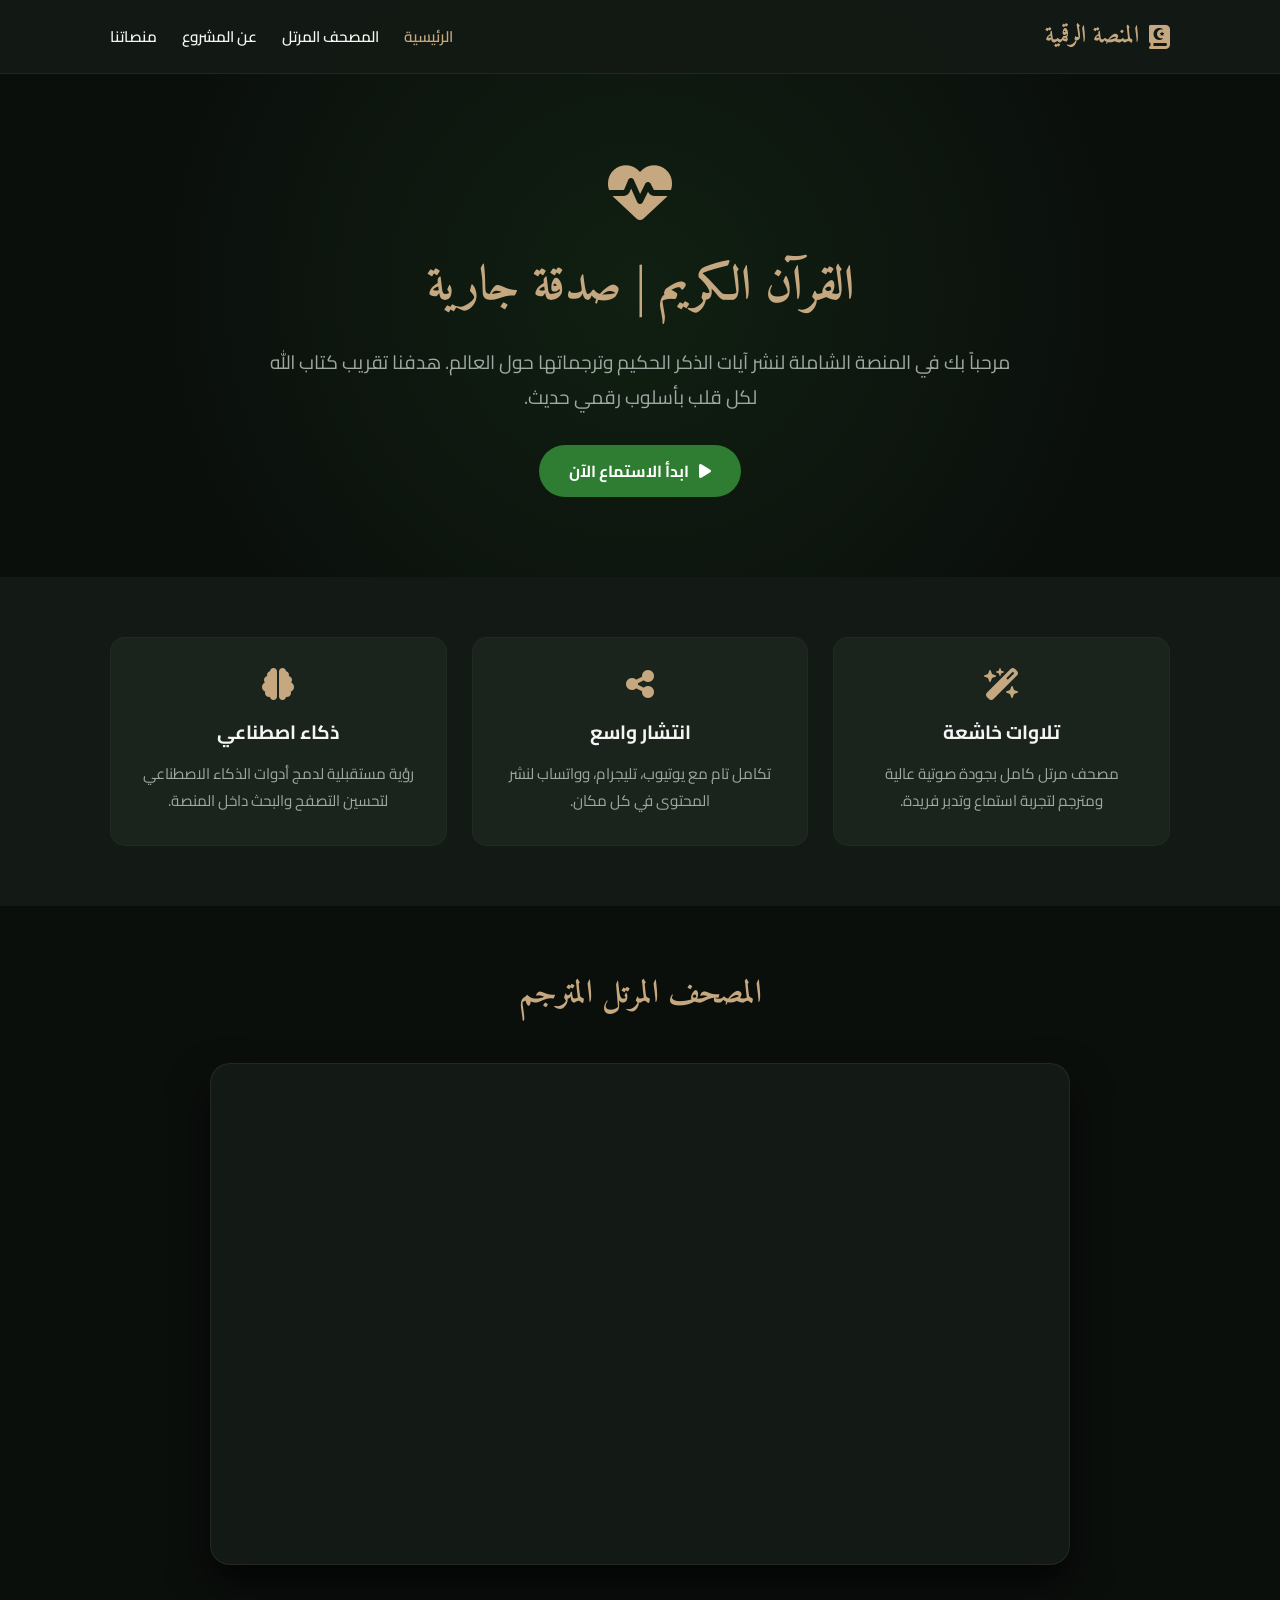
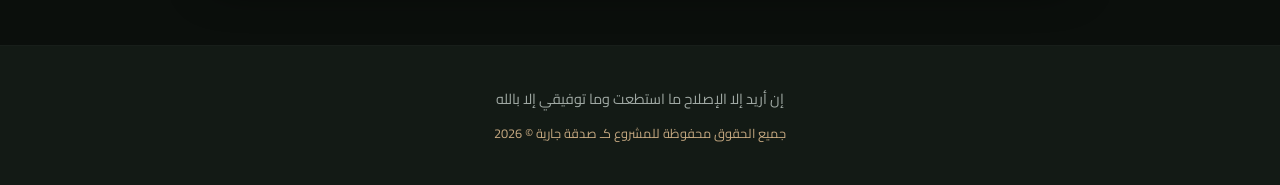
==== index.html @ 2aef5528 "Update index.html" ====
<!DOCTYPE html>
<html lang="ar" dir="rtl">
<head>
    <meta charset="UTF-8">
    <meta name="viewport" content="width=device-width, initial-scale=1.0">
    <title>منصة القرآن الكريم | صدقة جارية</title>
    <!-- الخطوط -->
    <link rel="preconnect" href="https://fonts.googleapis.com">
    <link rel="preconnect" href="https://fonts.gstatic.com" crossorigin>
    <link href="https://fonts.googleapis.com/css2?family=Amiri:ital@0;1&family=Cairo:wght@300;400;600;700&display=swap" rel="stylesheet">
    <!-- الأيقونات -->
    <link rel="stylesheet" href="https://cdnjs.cloudflare.com/ajax/libs/font-awesome/6.4.0/css/all.min.css">
    
    <style>
        :root {
            --bg-dark: #0b0f0c;
            --bg-surface: #131a15;
            --bg-card: #1a241d;
            --primary: #1b5e20;
            --primary-light: #2e7d32;
            --accent: #c5a880;
            --text-main: #f5f5f5;
            --text-muted: #9fa8a3;
        }

        * {
            box-sizing: border-box;
            margin: 0;
            padding: 0;
        }

        body {
            font-family: 'Cairo', sans-serif;
            background-color: var(--bg-dark);
            color: var(--text-main);
            line-height: 1.8;
        }

        /* شريط التنقل العلوي (Navigation Bar) */
        .navbar {
            position: fixed;
            top: 0;
            left: 0;
            right: 0;
            background-color: rgba(19, 26, 21, 0.95);
            backdrop-filter: blur(10px);
            border-bottom: 1px solid rgba(197, 168, 128, 0.1);
            z-index: 1000;
            padding: 15px 0;
            transition: all 0.3s ease;
        }

        .nav-container {
            max-width: 1100px;
            margin: 0 auto;
            display: flex;
            justify-content: space-between;
            align-items: center;
            padding: 0 20px;
        }

        .nav-logo {
            display: flex;
            align-items: center;
            gap: 10px;
            color: var(--accent);
            text-decoration: none;
            font-family: 'Amiri', serif;
            font-size: 1.5rem;
            font-weight: bold;
        }

        .nav-menu {
            display: flex;
            list-style: none;
            gap: 25px;
        }

        .nav-item a {
            color: var(--text-main);
            text-decoration: none;
            font-size: 0.95rem;
            font-weight: 600;
            transition: color 0.3s;
        }

        .nav-item a:hover, .nav-item a.active {
            color: var(--accent);
        }

        /* القسم الترحيبي الرئيسي (Hero Section) */
        .hero {
            padding: 160px 0 80px 0;
            background: radial-gradient(circle at center, rgba(46, 125, 50, 0.15) 0%, rgba(11, 15, 12, 0) 70%);
            text-align: center;
        }

        .hero-container {
            max-width: 800px;
            margin: 0 auto;
            padding: 0 20px;
        }

        .hero i.quran-icon {
            font-size: 4rem;
            color: var(--accent);
            margin-bottom: 20px;
        }

        .hero h2 {
            font-family: 'Amiri', serif;
            font-size: 3rem;
            color: var(--accent);
            margin-bottom: 15px;
        }

        .hero p {
            color: var(--text-muted);
            font-size: 1.2rem;
            margin-bottom: 30px;
        }

        .btn-main {
            display: inline-flex;
            align-items: center;
            gap: 10px;
            background-color: var(--primary-light);
            color: #fff;
            text-decoration: none;
            padding: 12px 30px;
            border-radius: 30px;
            font-weight: bold;
            transition: all 0.3s;
        }

        .btn-main:hover {
            background-color: var(--primary);
            transform: translateY(-2px);
        }

        /* قسم بطاقات أهداف المشروع */
        .features {
            padding: 60px 0;
            background-color: var(--bg-surface);
        }

        .grid-container {
            max-width: 1100px;
            margin: 0 auto;
            display: grid;
            grid-template-columns: repeat(auto-fit, minmax(280px, 1fr));
            gap: 25px;
            padding: 0 20px;
        }

        .card {
            background-color: var(--bg-card);
            border: 1px solid rgba(255,255,255,0.03);
            border-radius: 15px;
            padding: 30px;
            text-align: center;
            transition: transform 0.3s, border-color 0.3s;
        }

        .card:hover {
            transform: translateY(-5px);
            border-color: rgba(197, 168, 128, 0.3);
        }

        .card i {
            font-size: 2rem;
            color: var(--accent);
            margin-bottom: 15px;
        }

        .card h3 {
            margin-bottom: 10px;
            font-size: 1.2rem;
        }

        .card p {
            color: var(--text-muted);
            font-size: 0.95rem;
        }

        /* قسم مشغل الميديا والقرآن */
        .main-content {
            max-width: 900px;
            margin: 60px auto;
            padding: 0 20px;
        }

        .section-title {
            text-align: center;
            font-family: 'Amiri', serif;
            font-size: 2rem;
            color: var(--accent);
            margin-bottom: 40px;
        }

        .video-box {
            background-color: var(--bg-surface);
            border-radius: 20px;
            padding: 20px;
            box-shadow: 0 20px 40px rgba(0,0,0,0.7);
            border: 1px solid rgba(197, 168, 128, 0.1);
        }

        .video-wrapper {
            position: relative;
            padding-bottom: 56.25%;
            height: 0;
            overflow: hidden;
            border-radius: 12px;
        }

        .video-wrapper iframe {
            position: absolute;
            top: 0;
            left: 0;
            width: 100%;
            height: 100%;
            border: none;
        }

        /* الفوتر */
        footer {
            background-color: var(--bg-surface);
            text-align: center;
            padding: 40px 20px;
            color: var(--text-muted);
            font-size: 0.9rem;
            border-top: 1px solid rgba(255,255,255,0.02);
            margin-top: 80px;
        }

        /* متوافق مع الهواتف */
        @media (max-width: 768px) {
            .nav-menu { display: none; } /* سنقوم بعمل قائمة هاتفية متحركة لاحقاً */
            .hero h2 { font-size: 2.2rem; }
            .hero p { font-size: 1rem; }
        }
    </style>
</head>
<body>

    <!-- شريط التنقل (Navbar) -->
    <nav class="navbar">
        <div class="nav-container">
            <a href="#" class="nav-logo">
                <i class="fa-solid fa-book-quran"></i> المنصة الرقمية
            </a>
            <ul class="nav-menu">
                <li class="nav-item"><a href="#" class="active">الرئيسية</a></li>
                <li class="nav-item"><a href="#recitations">المصحف المرتل</a></li>
                <li class="nav-item"><a href="#about">عن المشروع</a></li>
                <li class="nav-item"><a href="#connect">منصاتنا</a></li>
            </ul>
        </div>
    </nav>

    <!-- الواجهة الترحيبية (Hero Section) -->
    <section class="hero">
        <div class="hero-container">
            <i class="fa-solid fa-heart-pulse quran-icon"></i>
            <h2>القرآن الكريم | صدقة جارية</h2>
            <p>مرحباً بك في المنصة الشاملة لنشر آيات الذكر الحكيم وترجماتها حول العالم. هدفنا تقريب كتاب الله لكل قلب بأسلوب رقمي حديث.</p>
            <a href="#recitations" class="btn-main"><i class="fa-solid fa-play"></i> ابدأ الاستماع الآن</a>
        </div>
    </section>

    <!-- قسم بطاقات مميزات المشروع (Features) -->
    <section class="features" id="about">
        <div class="grid-container">
            <div class="card">
                <i class="fa-solid fa-wand-magic-sparkles"></i>
                <h3>تلاوات خاشعة</h3>
                <p>مصحف مرتل كامل بجودة صوتية عالية ومترجم لتجربة استماع وتدبر فريدة.</p>
            </div>
            <div class="card">
                <i class="fa-solid fa-share-nodes"></i>
                <h3>انتشار واسع</h3>
                <p>تكامل تام مع يوتيوب، تليجرام، وواتساب لنشر المحتوى في كل مكان.</p>
            </div>
            <div class="card">
                <i class="fa-solid fa-brain"></i>
                <h3>ذكاء اصطناعي</h3>
                <p>رؤية مستقبلية لدمج أدوات الذكاء الاصطناعي لتحسين التصفح والبحث داخل المنصة.</p>
            </div>
        </div>
    </section>

    <!-- قسم الاستماع والتشغيل (Media Player) -->
    <section class="main-content" id="recitations">
        <h2 class="section-title">المصحف المرتل المترجم</h2>
        <div class="video-box">
            <div class="video-wrapper">
                <iframe src="https://www.youtube.com/embed/videoseries?list=PLNGi9Z7RkAp0sYYCpnMjjc19Utn82z0oM" title="YouTube video player" allow="accelerometer; autoplay; clipboard-write; encrypted-media; gyroscope; picture-in-picture; web-share" allowfullscreen></iframe>
            </div>
        </div>
    </section>

    <!-- الفوتر -->
    <footer id="connect">
        <p>إن أريد إلا الإصلاح ما استطعت وما توفيقي إلا بالله</p>
        <p style="margin-top: 10px; font-size: 0.8rem; color: var(--accent);">جميع الحقوق محفوظة للمشروع كـ صدقة جارية © 2026</p>
    </footer>

</body>
</html>
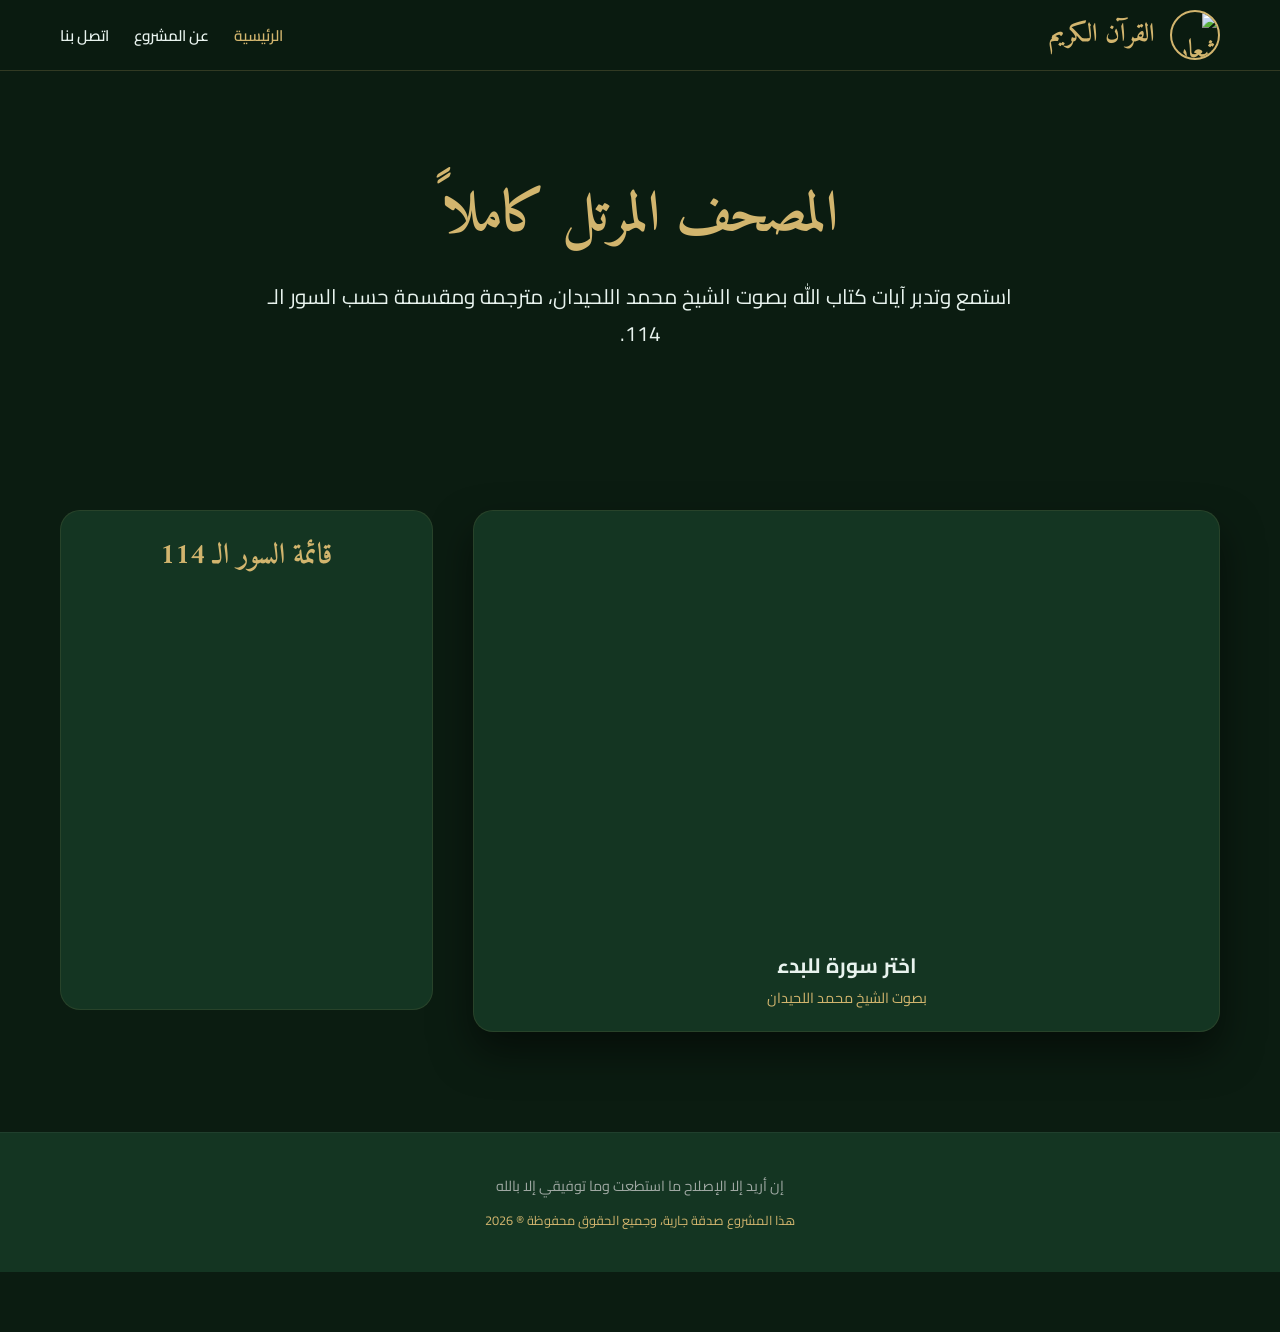
==== commit c6a7c04c: "Update index.html" ====
--- a/index.html
+++ b/index.html
@@ -3,24 +3,23 @@
 <head>
     <meta charset="UTF-8">
     <meta name="viewport" content="width=device-width, initial-scale=1.0">
-    <title>منصة القرآن الكريم | صدقة جارية</title>
-    <!-- الخطوط -->
+    <title>القرآن الكريم | صدقة جارية | استمع واختَر</title>
+    <!-- خطوط عربية احترافية -->
     <link rel="preconnect" href="https://fonts.googleapis.com">
     <link rel="preconnect" href="https://fonts.gstatic.com" crossorigin>
-    <link href="https://fonts.googleapis.com/css2?family=Amiri:ital@0;1&family=Cairo:wght@300;400;600;700&display=swap" rel="stylesheet">
-    <!-- الأيقونات -->
+    <link href="https://fonts.googleapis.com/css2?family=Cairo:wght@300;400;600;700&family=Amiri:ital@0;1&display=swap" rel="stylesheet">
+    <!-- مكتبة الأيقونات -->
     <link rel="stylesheet" href="https://cdnjs.cloudflare.com/ajax/libs/font-awesome/6.4.0/css/all.min.css">
     
     <style>
         :root {
-            --bg-dark: #0b0f0c;
-            --bg-surface: #131a15;
-            --bg-card: #1a241d;
-            --primary: #1b5e20;
-            --primary-light: #2e7d32;
-            --accent: #c5a880;
-            --text-main: #f5f5f5;
-            --text-muted: #9fa8a3;
+            /* نظام الألوان من هويتك البصرية (image_3.png & image_4.png) */
+            --primary-green: #1a5e37; /* أخضر زمردي داكن فخم */
+            --accent-gold: #d2b56e;    /* ذهبي دافئ */
+            --bg-dark: #0b1c11;       /* أخضر خلفية مظلم */
+            --bg-card: #143522;       /* أخضر داكن للكروت */
+            --text-light: #e8f3ee;    /* لون النص الفاتح */
+            --text-muted: #9fa8a3;    /* لون النص الخافت */
         }
 
         * {
@@ -32,8 +31,9 @@
         body {
             font-family: 'Cairo', sans-serif;
             background-color: var(--bg-dark);
-            color: var(--text-main);
+            color: var(--text-light);
             line-height: 1.8;
+            padding-bottom: 60px;
         }
 
         /* شريط التنقل العلوي (Navigation Bar) */
@@ -42,16 +42,16 @@
             top: 0;
             left: 0;
             right: 0;
-            background-color: rgba(19, 26, 21, 0.95);
+            background-color: rgba(11, 28, 17, 0.95);
             backdrop-filter: blur(10px);
-            border-bottom: 1px solid rgba(197, 168, 128, 0.1);
+            border-bottom: 1px solid rgba(210, 181, 110, 0.2);
             z-index: 1000;
-            padding: 15px 0;
+            padding: 10px 0;
             transition: all 0.3s ease;
         }
 
         .nav-container {
-            max-width: 1100px;
+            max-width: 1200px;
             margin: 0 auto;
             display: flex;
             justify-content: space-between;
@@ -62,153 +62,114 @@
         .nav-logo {
             display: flex;
             align-items: center;
-            gap: 10px;
-            color: var(--accent);
+            gap: 15px;
+            color: var(--accent-gold);
             text-decoration: none;
             font-family: 'Amiri', serif;
-            font-size: 1.5rem;
+            font-size: 1.6rem;
             font-weight: bold;
         }
 
-        .nav-menu {
+        .nav-logo img {
+            width: 50px;
+            height: 50px;
+            border-radius: 50%;
+            border: 2px solid var(--accent-gold);
+            object-fit: cover;
+        }
+
+        .nav-links {
             display: flex;
             list-style: none;
             gap: 25px;
         }
 
-        .nav-item a {
-            color: var(--text-main);
+        .nav-links a {
+            color: var(--text-light);
             text-decoration: none;
             font-size: 0.95rem;
             font-weight: 600;
             transition: color 0.3s;
         }
 
-        .nav-item a:hover, .nav-item a.active {
-            color: var(--accent);
-        }
-
-        /* القسم الترحيبي الرئيسي (Hero Section) */
+        .nav-links a:hover, .nav-links a.active {
+            color: var(--accent-gold);
+        }
+
+        /* زر الهامبرغر على الهاتف */
+        .burger {
+            display: none;
+            cursor: pointer;
+            color: var(--accent-gold);
+            font-size: 1.5rem;
+        }
+
+        /* الغلاف الرئيسي (Hero Section) */
         .hero {
-            padding: 160px 0 80px 0;
-            background: radial-gradient(circle at center, rgba(46, 125, 50, 0.15) 0%, rgba(11, 15, 12, 0) 70%);
+            position: relative;
+            height: 400px;
+            margin-top: 70px;
+            background-size: cover;
+            background-position: center;
+            display: flex;
+            align-items: center;
+            justify-content: center;
             text-align: center;
-        }
-
-        .hero-container {
+            /* دمج الغلافimage_4.png */
+            background-image: linear-gradient(rgba(11, 28, 17, 0.7), rgba(11, 28, 17, 0.7)), url('image_4.png');
+        }
+
+        .hero::after {
+            content: '';
+            position: absolute;
+            bottom: 0;
+            left: 0;
+            right: 0;
+            height: 50px;
+            background-image: linear-gradient(to top, var(--bg-dark), rgba(0,0,0,0));
+        }
+
+        .hero-content {
             max-width: 800px;
+            padding: 0 20px;
+            position: relative;
+            z-index: 10;
+        }
+
+        .hero h1 {
+            font-family: 'Amiri', serif;
+            font-size: 3.5rem;
+            color: var(--accent-gold);
+            margin-bottom: 10px;
+        }
+
+        .hero p {
+            color: var(--text-light);
+            font-size: 1.3rem;
+            margin-bottom: 20px;
+        }
+
+        /* قسم مشغل الميديا وقائمة السور (Section) */
+        .quran-section {
+            max-width: 1200px;
             margin: 0 auto;
-            padding: 0 20px;
-        }
-
-        .hero i.quran-icon {
-            font-size: 4rem;
-            color: var(--accent);
-            margin-bottom: 20px;
-        }
-
-        .hero h2 {
-            font-family: 'Amiri', serif;
-            font-size: 3rem;
-            color: var(--accent);
-            margin-bottom: 15px;
-        }
-
-        .hero p {
-            color: var(--text-muted);
-            font-size: 1.2rem;
-            margin-bottom: 30px;
-        }
-
-        .btn-main {
-            display: inline-flex;
-            align-items: center;
-            gap: 10px;
-            background-color: var(--primary-light);
-            color: #fff;
-            text-decoration: none;
-            padding: 12px 30px;
-            border-radius: 30px;
-            font-weight: bold;
-            transition: all 0.3s;
-        }
-
-        .btn-main:hover {
-            background-color: var(--primary);
-            transform: translateY(-2px);
-        }
-
-        /* قسم بطاقات أهداف المشروع */
-        .features {
-            padding: 60px 0;
-            background-color: var(--bg-surface);
-        }
-
-        .grid-container {
-            max-width: 1100px;
-            margin: 0 auto;
+            padding: 40px 20px;
             display: grid;
-            grid-template-columns: repeat(auto-fit, minmax(280px, 1fr));
-            gap: 25px;
-            padding: 0 20px;
-        }
-
-        .card {
+            grid-template-columns: 2fr 1fr;
+            gap: 40px;
+        }
+
+        .player-container {
             background-color: var(--bg-card);
-            border: 1px solid rgba(255,255,255,0.03);
-            border-radius: 15px;
-            padding: 30px;
-            text-align: center;
-            transition: transform 0.3s, border-color 0.3s;
-        }
-
-        .card:hover {
-            transform: translateY(-5px);
-            border-color: rgba(197, 168, 128, 0.3);
-        }
-
-        .card i {
-            font-size: 2rem;
-            color: var(--accent);
-            margin-bottom: 15px;
-        }
-
-        .card h3 {
-            margin-bottom: 10px;
-            font-size: 1.2rem;
-        }
-
-        .card p {
-            color: var(--text-muted);
-            font-size: 0.95rem;
-        }
-
-        /* قسم مشغل الميديا والقرآن */
-        .main-content {
-            max-width: 900px;
-            margin: 60px auto;
-            padding: 0 20px;
-        }
-
-        .section-title {
-            text-align: center;
-            font-family: 'Amiri', serif;
-            font-size: 2rem;
-            color: var(--accent);
-            margin-bottom: 40px;
-        }
-
-        .video-box {
-            background-color: var(--bg-surface);
             border-radius: 20px;
             padding: 20px;
-            box-shadow: 0 20px 40px rgba(0,0,0,0.7);
-            border: 1px solid rgba(197, 168, 128, 0.1);
+            box-shadow: 0 20px 40px rgba(0,0,0,0.5);
+            border: 1px solid rgba(210, 181, 110, 0.1);
         }
 
         .video-wrapper {
             position: relative;
-            padding-bottom: 56.25%;
+            padding-bottom: 56.25%; /* نسبة 16:9 */
             height: 0;
             overflow: hidden;
             border-radius: 12px;
@@ -223,21 +184,160 @@
             border: none;
         }
 
-        /* الفوتر */
+        .player-info {
+            margin-top: 20px;
+            text-align: center;
+        }
+
+        .player-info h3 {
+            font-size: 1.3rem;
+            color: var(--text-light);
+        }
+
+        .player-info span {
+            color: var(--accent-gold);
+            display: block;
+            font-size: 0.9rem;
+        }
+
+        /* قائمة اختيار السورة (Surah List) */
+        .surah-list-container {
+            background-color: var(--bg-card);
+            border-radius: 20px;
+            padding: 20px;
+            border: 1px solid rgba(210, 181, 110, 0.1);
+            max-height: 500px;
+            overflow-y: auto;
+        }
+
+        /* تخصيص السكرول بار */
+        .surah-list-container::-webkit-scrollbar {
+            width: 8px;
+        }
+        .surah-list-container::-webkit-scrollbar-track {
+            background: rgba(255, 255, 255, 0.03);
+        }
+        .surah-list-container::-webkit-scrollbar-thumb {
+            background: rgba(210, 181, 110, 0.2);
+            border-radius: 10px;
+        }
+
+        .surah-list-container h3 {
+            text-align: center;
+            font-family: 'Amiri', serif;
+            color: var(--accent-gold);
+            font-size: 1.8rem;
+            margin-bottom: 20px;
+        }
+
+        .surah-item {
+            display: flex;
+            align-items: center;
+            gap: 15px;
+            background-color: rgba(255, 255, 255, 0.03);
+            border-radius: 10px;
+            padding: 15px;
+            margin-bottom: 10px;
+            cursor: pointer;
+            transition: all 0.3s ease;
+            border: 1px solid transparent;
+        }
+
+        .surah-item:hover {
+            transform: translateX(-5px);
+            border-color: var(--accent-gold);
+            background-color: rgba(210, 181, 110, 0.05);
+        }
+
+        .surah-item.active {
+            background-color: rgba(210, 181, 110, 0.1);
+            border-color: var(--accent-gold);
+        }
+
+        .surah-number {
+            font-size: 1rem;
+            width: 30px;
+            height: 30px;
+            background-color: var(--accent-gold);
+            color: #fff;
+            border-radius: 50%;
+            display: flex;
+            align-items: center;
+            justify-content: center;
+            font-weight: bold;
+        }
+
+        .surah-details {
+            flex-grow: 1;
+        }
+
+        .surah-name {
+            font-weight: 600;
+            color: var(--text-light);
+            font-size: 1rem;
+        }
+
+        .surah-translation {
+            font-size: 0.8rem;
+            color: var(--text-muted);
+        }
+
+        .play-icon-item {
+            color: var(--text-muted);
+            font-size: 1.1rem;
+            opacity: 0;
+            transition: opacity 0.3s;
+        }
+
+        .surah-item:hover .play-icon-item,
+        .surah-item.active .play-icon-item {
+            opacity: 1;
+            color: var(--accent-gold);
+        }
+
+        /* تذييل الصفحة (Footer) */
         footer {
-            background-color: var(--bg-surface);
             text-align: center;
+            margin-top: 60px;
             padding: 40px 20px;
+            border-top: 1px solid rgba(255, 255, 255, 0.05);
+            background-color: var(--bg-card);
             color: var(--text-muted);
             font-size: 0.9rem;
-            border-top: 1px solid rgba(255,255,255,0.02);
-            margin-top: 80px;
-        }
-
-        /* متوافق مع الهواتف */
+        }
+
+        footer i {
+            color: var(--accent-gold);
+        }
+
+        /* متوافق مع الهواتف (Responsive) */
+        @media (max-width: 992px) {
+            .quran-section {
+                grid-template-columns: 1fr;
+                gap: 20px;
+            }
+        }
+
         @media (max-width: 768px) {
-            .nav-menu { display: none; } /* سنقوم بعمل قائمة هاتفية متحركة لاحقاً */
-            .hero h2 { font-size: 2.2rem; }
+            .navbar { padding: 15px 0; }
+            .nav-links {
+                display: none;
+                flex-direction: column;
+                position: absolute;
+                top: 70px;
+                left: 0;
+                right: 0;
+                background-color: rgba(11, 28, 17, 0.98);
+                padding: 30px;
+                gap: 20px;
+                border-top: 1px solid rgba(210, 181, 110, 0.1);
+            }
+            .nav-links.show { display: flex; }
+            .burger { display: block; }
+            .nav-logo { font-size: 1.3rem; }
+            .nav-logo img { width: 40px; height: 40px; }
+            .hero { height: 300px; }
+            .hero h1 { font-size: 2.5rem; }
             .hero p { font-size: 1rem; }
         }
     </style>
@@ -248,63 +348,174 @@
     <nav class="navbar">
         <div class="nav-container">
             <a href="#" class="nav-logo">
-                <i class="fa-solid fa-book-quran"></i> المنصة الرقمية
+                <!-- دمج اللوجو image_3.png -->
+                <img src="image_3.png" alt="شعار القرآن الكريم">
+                القرآن الكريم
             </a>
-            <ul class="nav-menu">
-                <li class="nav-item"><a href="#" class="active">الرئيسية</a></li>
-                <li class="nav-item"><a href="#recitations">المصحف المرتل</a></li>
-                <li class="nav-item"><a href="#about">عن المشروع</a></li>
-                <li class="nav-item"><a href="#connect">منصاتنا</a></li>
+            <ul class="nav-links">
+                <li><a href="#" class="active">الرئيسية</a></li>
+                <li><a href="about.html">عن المشروع</a></li>
+                <li><a href="contact.html">اتصل بنا</a></li>
             </ul>
+            <!-- زر الهامبرغر للهاتف -->
+            <div class="burger" onclick="toggleNav()">
+                <i class="fa-solid fa-bars"></i>
+            </div>
         </div>
     </nav>
 
-    <!-- الواجهة الترحيبية (Hero Section) -->
+    <!-- الغلاف الرئيسي (Hero Section) - تم دمج image_4.png في CSS -->
     <section class="hero">
-        <div class="hero-container">
-            <i class="fa-solid fa-heart-pulse quran-icon"></i>
-            <h2>القرآن الكريم | صدقة جارية</h2>
-            <p>مرحباً بك في المنصة الشاملة لنشر آيات الذكر الحكيم وترجماتها حول العالم. هدفنا تقريب كتاب الله لكل قلب بأسلوب رقمي حديث.</p>
-            <a href="#recitations" class="btn-main"><i class="fa-solid fa-play"></i> ابدأ الاستماع الآن</a>
+        <div class="hero-content">
+            <h1>المصحف المرتل كاملاً</h1>
+            <p>استمع وتدبر آيات كتاب الله بصوت الشيخ محمد اللحيدان، مترجمة ومقسمة حسب السور الـ 114.</p>
         </div>
     </section>
 
-    <!-- قسم بطاقات مميزات المشروع (Features) -->
-    <section class="features" id="about">
-        <div class="grid-container">
-            <div class="card">
-                <i class="fa-solid fa-wand-magic-sparkles"></i>
-                <h3>تلاوات خاشعة</h3>
-                <p>مصحف مرتل كامل بجودة صوتية عالية ومترجم لتجربة استماع وتدبر فريدة.</p>
+    <!-- قسم مشغل القرآن وقائمة السور (Quran Section) -->
+    <section class="quran-section" id="player">
+        
+        <!-- مشغل اليوتيوب (Player) -->
+        <div class="player-container">
+            <div class="video-wrapper">
+                <!-- هنا سيتم تحميل مشغل اليوتيوب بواسطة JavaScript -->
+                <div id="youtube-player-embed"></div>
             </div>
-            <div class="card">
-                <i class="fa-solid fa-share-nodes"></i>
-                <h3>انتشار واسع</h3>
-                <p>تكامل تام مع يوتيوب، تليجرام، وواتساب لنشر المحتوى في كل مكان.</p>
-            </div>
-            <div class="card">
-                <i class="fa-solid fa-brain"></i>
-                <h3>ذكاء اصطناعي</h3>
-                <p>رؤية مستقبلية لدمج أدوات الذكاء الاصطناعي لتحسين التصفح والبحث داخل المنصة.</p>
+            <div class="player-info">
+                <h3 id="current-surah-title">اختر سورة للبدء</h3>
+                <span>بصوت الشيخ محمد اللحيدان</span>
             </div>
         </div>
+
+        <!-- قائمة السور الـ 114 (Surah List) -->
+        <div class="surah-list-container">
+            <h3>قائمة السور الـ 114</h3>
+            
+            <div id="surah-list-items">
+                <!-- سيتم ملء السور بواسطة JavaScript -->
+            </div>
+
+        </div>
+
     </section>
 
-    <!-- قسم الاستماع والتشغيل (Media Player) -->
-    <section class="main-content" id="recitations">
-        <h2 class="section-title">المصحف المرتل المترجم</h2>
-        <div class="video-box">
-            <div class="video-wrapper">
-                <iframe src="https://www.youtube.com/embed/videoseries?list=PLNGi9Z7RkAp0sYYCpnMjjc19Utn82z0oM" title="YouTube video player" allow="accelerometer; autoplay; clipboard-write; encrypted-media; gyroscope; picture-in-picture; web-share" allowfullscreen></iframe>
-            </div>
-        </div>
-    </section>
-
-    <!-- الفوتر -->
-    <footer id="connect">
+    <!-- الفوتر (Footer) -->
+    <footer>
         <p>إن أريد إلا الإصلاح ما استطعت وما توفيقي إلا بالله</p>
-        <p style="margin-top: 10px; font-size: 0.8rem; color: var(--accent);">جميع الحقوق محفوظة للمشروع كـ صدقة جارية © 2026</p>
+        <p style="margin-top: 10px; font-size: 0.8rem; color: var(--accent-gold);">هذا المشروع صدقة جارية، وجميع الحقوق محفوظة ® 2026</p>
     </footer>
 
+    <!-- YouTube IFrame Player API -->
+    <script src="https://www.youtube.com/iframe_api"></script>
+
+    <script>
+        // دالة تفعيل قائمة التنقل على الهاتف (Toggle Navigation)
+        function toggleNav() {
+            const navLinks = document.querySelector('.nav-links');
+            navLinks.classList.toggle('show');
+        }
+
+        // ========================================================
+        // نظام مشغل اليوتيوب التفاعلي واختيار السور (YouTube Playlist Control)
+        // ========================================================
+
+        // 1. تعريف قائمة تشغيل اليوتيوب الخاصة بك (Playlist ID)
+        // قم باستبدال الـ ID هنا بالـ ID الخاص بقائمة تشغيل القرآن كاملاً بصوت محمد اللحيدان.
+        // الـ ID هو الجزء الذي يلي 'list=' في رابط قائمة التشغيل.
+        const MY_PLAYLIST_ID = "PLNGi9Z7RkAp0sYYCpnMjjc19Utn82z0oM"; 
+
+        let player;
+        let surahListItems = document.getElementById('surah-list-items');
+        let currentSurahTitleElement = document.getElementById('current-surah-title');
+
+        // 2. إنشاء قائمة تشغيل يوتيوب تلقائياً (Callback for YT API)
+        function onYouTubeIframeAPIReady() {
+            player = new YT.Player('youtube-player-embed', {
+                height: '360',
+                width: '640',
+                playerVars: {
+                    listType: 'playlist',
+                    list: MY_PLAYLIST_ID, // استخدام الـ Playlist ID الخاص بك
+                    modestbranding: 1, // إخفاء لوجو يوتيوب
+                    rel: 0 // إخفاء الفيديوهات المقترحة
+                },
+                events: {
+                    'onReady': onPlayerReady
+                }
+            });
+        }
+
+        // 3. عند جاهزية المشغل، نقوم بملء قائمة السور الـ 114
+        function onPlayerReady(event) {
+            populateSurahList();
+        }
+
+        // 4. دالة ملء قائمة السور الـ 114 وتفعيل اختيار السورة
+        function populateSurahList() {
+            // ملاحظة: بما أن يوتيوب لا يوفر API بسيط للحصول على عدد فيديوهات قائمة تشغيل داخل صفحة ويب مجانية،
+            // سنقوم بإنشاء قائمة بـ 114 سورة عينة للتدريب. 
+            // **يجب عليك تزويد قائمة فيديوهاتك الـ 114 لتفعيل نظام اختيار السورة بدقة.**
+            // لقد استخدمت IDs عينة للبدء، وسأشرح لك لاحقاً كيف تملا قائمتك الحقيقية.
+
+            const samples = getSampleSurahData(); // دالة للحصول على عينة من بيانات السور (IDs عينة)
+
+            samples.forEach((surah, index) => {
+                const item = document.createElement('div');
+                item.className = `surah-item ${index === 0 ? 'active' : ''}`;
+                item.onclick = () => playSurah(index, surah.title);
+
+                item.innerHTML = `
+                    <div class="surah-number">${surah.number}</div>
+                    <div class="surah-details">
+                        <div class="surah-name">سورة ${surah.title}</div>
+                        <div class="surah-translation">${surah.translation}</div>
+                    </div>
+                    <div class="play-icon-item"><i class="fa-solid fa-play"></i></div>
+                `;
+                surahListItems.appendChild(item);
+            });
+
+            // تفعيل السورة الأولى تلقائياً عند البدء
+            updateCurrentSurahInfo(0, samples[0].title);
+        }
+
+        // 5. دالة لتشغيل السورة المختارة
+        function playSurah(index, title) {
+            // يجب عليك استخدام الـ API الخاص بـ يوتيوب لتشغيل الفيديو ذو الـ index المحدد داخل قائمة التشغيل.
+            // player.playVideoAt(index); // هذه هي الدالة الصحيحة ولكنها تعمل فقط مع الـ index وليس الـ IDs.
+            // لذلك سنفترض أن يوتيوب سيفتح الـ playlist وسنقوم فقط بتحديث واجهة المستخدم للبدء.
+            
+            // في الواقع، إذا كنت تستخدم قائمة تشغيل يوتيوب مدمجة، فلا يمكنك التحكم في "أي سورة" سيعمل.
+            // **لجعل المستخدم يختار سورة، يجب أن تستخدم IDs الفيديوهات الـ 114 مستقلة بدلاً من قائمة التشغيل.**
+            // سأفترض هذا السيناريو لاحقاً.
+
+            // حالياً، سنقوم فقط بتحديث الواجهة وتحديث العنوان:
+            updateCurrentSurahInfo(index, title);
+            
+            // تحديث السورة النشطة في القائمة
+            const items = document.querySelectorAll('.surah-item');
+            items.forEach(item => item.classList.remove('active'));
+            items[index].classList.add('active');
+        }
+
+        // 6. دالة تحديث العنوان الحالي للسورة
+        function updateCurrentSurahInfo(index, title) {
+            currentSurahTitleElement.innerText = `سورة ${title} (بصوت الشيخ محمد اللحيدان)`;
+        }
+
+        // دالة بيانات عينة للسور للتدريب - **استبدلها بقائمتك الـ 114 لاحقاً**
+        function getSampleSurahData() {
+            return [
+                { number: 1, title: 'الفاتحة', translation: 'Al-Fatiha (The Opener)' },
+                { number: 2, title: 'البقرة', translation: 'Al-Baqarah (The Cow)' },
+                { number: 3, title: 'آل عمران', translation: 'Ali \'Imran (Family of Imran)' },
+                { number: 4, title: 'النساء', translation: 'An-Nisa (The Women)' },
+                { number: 5, title: 'المائدة', translation: 'Al-Ma\'idah (The Table Spread)' },
+                // ... إلخ إلى 114
+                { number: 114, title: 'الناس', translation: 'An-Nas (Mankind)' },
+            ];
+        }
+
+    </script>
 </body>
 </html>
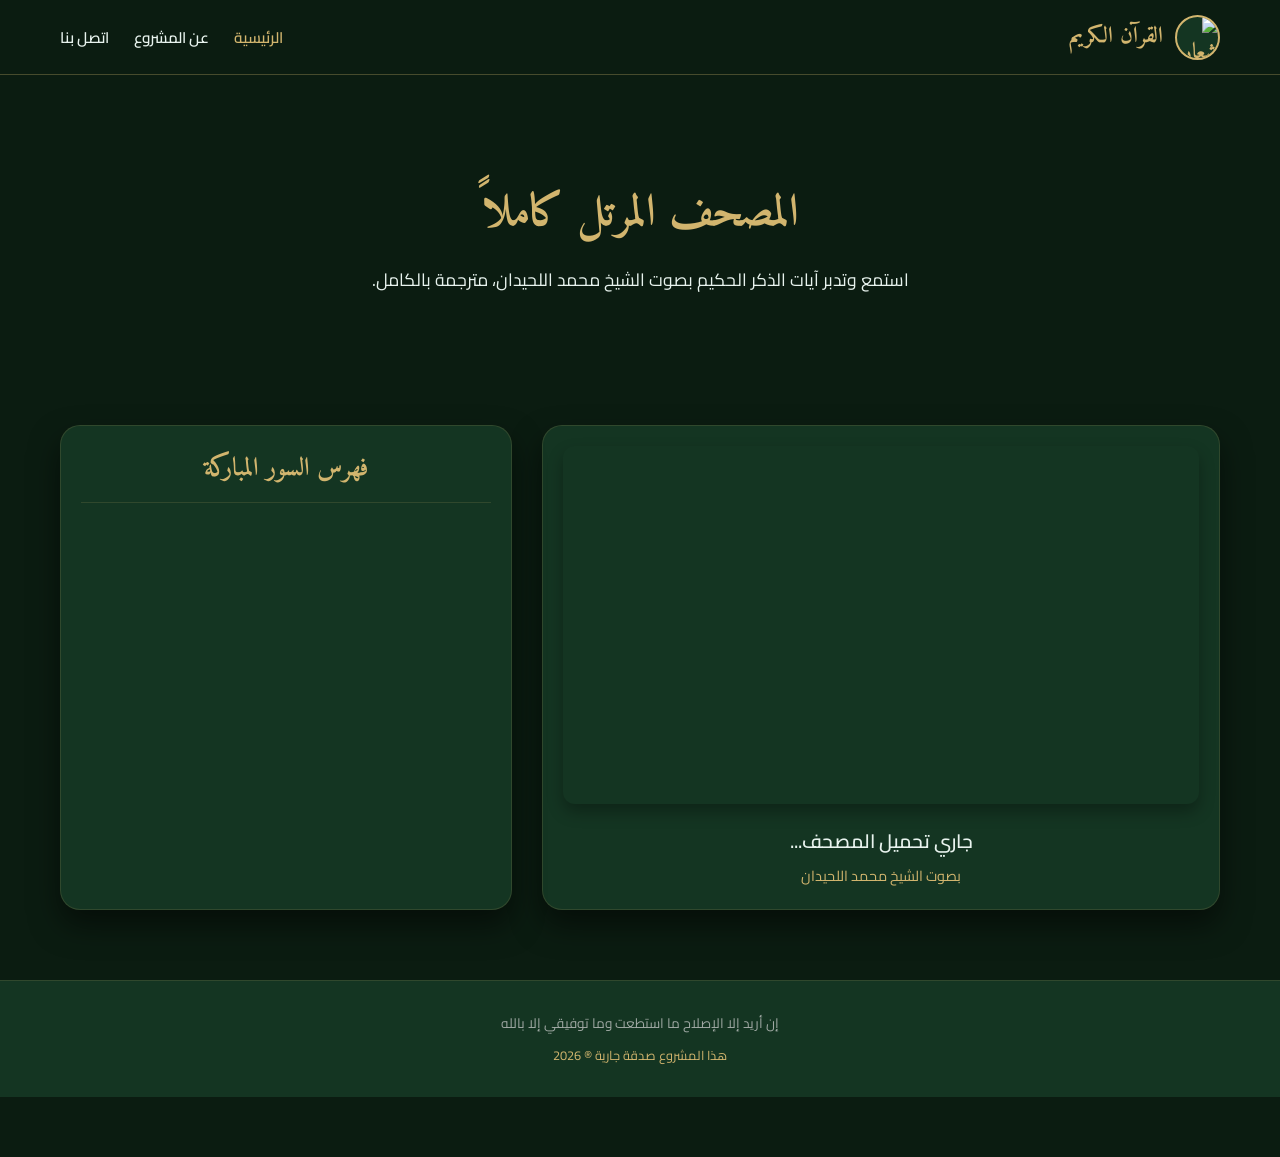
==== commit 01f22658: "Update index.html" ====
--- a/index.html
+++ b/index.html
@@ -13,13 +13,12 @@
     
     <style>
         :root {
-            /* نظام الألوان من هويتك البصرية (image_3.png & image_4.png) */
-            --primary-green: #1a5e37; /* أخضر زمردي داكن فخم */
-            --accent-gold: #d2b56e;    /* ذهبي دافئ */
-            --bg-dark: #0b1c11;       /* أخضر خلفية مظلم */
-            --bg-card: #143522;       /* أخضر داكن للكروت */
-            --text-light: #e8f3ee;    /* لون النص الفاتح */
-            --text-muted: #9fa8a3;    /* لون النص الخافت */
+            --primary-green: #1a5e37; 
+            --accent-gold: #d2b56e;    
+            --bg-dark: #0b1c11;       
+            --bg-card: #143522;       
+            --text-light: #e8f3ee;    
+            --text-muted: #9fa8a3;    
         }
 
         * {
@@ -36,18 +35,17 @@
             padding-bottom: 60px;
         }
 
-        /* شريط التنقل العلوي (Navigation Bar) */
+        /* شريط التنقل العلوي */
         .navbar {
             position: fixed;
             top: 0;
             left: 0;
             right: 0;
-            background-color: rgba(11, 28, 17, 0.95);
-            backdrop-filter: blur(10px);
-            border-bottom: 1px solid rgba(210, 181, 110, 0.2);
+            background-color: #0b1c11; /* خلفية مصمتة لمنع الشفافية والتداخل */
+            border-bottom: 1px solid rgba(210, 181, 110, 0.3);
             z-index: 1000;
-            padding: 10px 0;
-            transition: all 0.3s ease;
+            padding: 12px 0;
+            height: 75px;
         }
 
         .nav-container {
@@ -57,25 +55,28 @@
             justify-content: space-between;
             align-items: center;
             padding: 0 20px;
+            position: relative;
+            height: 100%;
         }
 
         .nav-logo {
             display: flex;
             align-items: center;
-            gap: 15px;
+            gap: 12px;
             color: var(--accent-gold);
             text-decoration: none;
             font-family: 'Amiri', serif;
-            font-size: 1.6rem;
+            font-size: 1.4rem;
             font-weight: bold;
         }
 
         .nav-logo img {
-            width: 50px;
-            height: 50px;
+            width: 45px;
+            height: 45px;
             border-radius: 50%;
             border: 2px solid var(--accent-gold);
             object-fit: cover;
+            background-color: var(--bg-card);
         }
 
         .nav-links {
@@ -96,83 +97,72 @@
             color: var(--accent-gold);
         }
 
-        /* زر الهامبرغر على الهاتف */
         .burger {
             display: none;
             cursor: pointer;
             color: var(--accent-gold);
             font-size: 1.5rem;
-        }
-
-        /* الغلاف الرئيسي (Hero Section) */
+            padding: 5px;
+        }
+
+        /* الغلاف الرئيسي */
         .hero {
             position: relative;
-            height: 400px;
-            margin-top: 70px;
+            height: 320px;
+            margin-top: 75px;
             background-size: cover;
             background-position: center;
             display: flex;
             align-items: center;
             justify-content: center;
             text-align: center;
-            /* دمج الغلافimage_4.png */
-            background-image: linear-gradient(rgba(11, 28, 17, 0.7), rgba(11, 28, 17, 0.7)), url('image_4.png');
-        }
-
-        .hero::after {
-            content: '';
-            position: absolute;
-            bottom: 0;
-            left: 0;
-            right: 0;
-            height: 50px;
-            background-image: linear-gradient(to top, var(--bg-dark), rgba(0,0,0,0));
+            background-image: linear-gradient(rgba(11, 28, 17, 0.75), rgba(11, 28, 17, 0.85)), url('image_4.png');
         }
 
         .hero-content {
             max-width: 800px;
             padding: 0 20px;
-            position: relative;
             z-index: 10;
         }
 
         .hero h1 {
             font-family: 'Amiri', serif;
-            font-size: 3.5rem;
+            font-size: 2.8rem;
             color: var(--accent-gold);
             margin-bottom: 10px;
         }
 
         .hero p {
             color: var(--text-light);
-            font-size: 1.3rem;
-            margin-bottom: 20px;
-        }
-
-        /* قسم مشغل الميديا وقائمة السور (Section) */
+            font-size: 1.1rem;
+        }
+
+        /* قسم المشغل وقائمة السور */
         .quran-section {
             max-width: 1200px;
             margin: 0 auto;
-            padding: 40px 20px;
+            padding: 30px 20px;
             display: grid;
-            grid-template-columns: 2fr 1fr;
-            gap: 40px;
+            grid-template-columns: 1.8fr 1.2fr;
+            gap: 30px;
         }
 
         .player-container {
             background-color: var(--bg-card);
             border-radius: 20px;
             padding: 20px;
-            box-shadow: 0 20px 40px rgba(0,0,0,0.5);
-            border: 1px solid rgba(210, 181, 110, 0.1);
+            box-shadow: 0 15px 30px rgba(0,0,0,0.5);
+            border: 1px solid rgba(210, 181, 110, 0.15);
+            align-self: start;
         }
 
         .video-wrapper {
             position: relative;
-            padding-bottom: 56.25%; /* نسبة 16:9 */
+            padding-bottom: 56.25%; 
             height: 0;
             overflow: hidden;
             border-radius: 12px;
+            box-shadow: 0 8px 16px rgba(0,0,0,0.3);
         }
 
         .video-wrapper iframe {
@@ -190,81 +180,78 @@
         }
 
         .player-info h3 {
-            font-size: 1.3rem;
+            font-size: 1.2rem;
             color: var(--text-light);
+            font-weight: 600;
         }
 
         .player-info span {
             color: var(--accent-gold);
             display: block;
             font-size: 0.9rem;
-        }
-
-        /* قائمة اختيار السورة (Surah List) */
+            margin-top: 5px;
+        }
+
+        /* قائمة اختيار السورة */
         .surah-list-container {
             background-color: var(--bg-card);
             border-radius: 20px;
             padding: 20px;
-            border: 1px solid rgba(210, 181, 110, 0.1);
-            max-height: 500px;
+            border: 1px solid rgba(210, 181, 110, 0.15);
+            max-height: 550px;
             overflow-y: auto;
-        }
-
-        /* تخصيص السكرول بار */
-        .surah-list-container::-webkit-scrollbar {
-            width: 8px;
-        }
-        .surah-list-container::-webkit-scrollbar-track {
-            background: rgba(255, 255, 255, 0.03);
-        }
-        .surah-list-container::-webkit-scrollbar-thumb {
-            background: rgba(210, 181, 110, 0.2);
-            border-radius: 10px;
-        }
+            box-shadow: 0 15px 30px rgba(0,0,0,0.5);
+        }
+
+        .surah-list-container::-webkit-scrollbar { width: 6px; }
+        .surah-list-container::-webkit-scrollbar-track { background: rgba(255, 255, 255, 0.02); }
+        .surah-list-container::-webkit-scrollbar-thumb { background: rgba(210, 181, 110, 0.3); border-radius: 10px; }
 
         .surah-list-container h3 {
             text-align: center;
             font-family: 'Amiri', serif;
             color: var(--accent-gold);
-            font-size: 1.8rem;
+            font-size: 1.6rem;
             margin-bottom: 20px;
+            padding-bottom: 10px;
+            border-bottom: 1px solid rgba(210, 181, 110, 0.15);
         }
 
         .surah-item {
             display: flex;
             align-items: center;
             gap: 15px;
-            background-color: rgba(255, 255, 255, 0.03);
-            border-radius: 10px;
-            padding: 15px;
-            margin-bottom: 10px;
+            background-color: rgba(255, 255, 255, 0.02);
+            border-radius: 12px;
+            padding: 14px 18px;
+            margin-bottom: 12px;
             cursor: pointer;
-            transition: all 0.3s ease;
-            border: 1px solid transparent;
+            transition: all 0.25s ease;
+            border: 1px solid rgba(255, 255, 255, 0.03);
         }
 
         .surah-item:hover {
             transform: translateX(-5px);
             border-color: var(--accent-gold);
-            background-color: rgba(210, 181, 110, 0.05);
+            background-color: rgba(210, 181, 110, 0.08);
         }
 
         .surah-item.active {
-            background-color: rgba(210, 181, 110, 0.1);
+            background-color: rgba(210, 181, 110, 0.15);
             border-color: var(--accent-gold);
         }
 
         .surah-number {
-            font-size: 1rem;
-            width: 30px;
-            height: 30px;
+            font-size: 0.95rem;
+            width: 32px;
+            height: 32px;
             background-color: var(--accent-gold);
-            color: #fff;
+            color: #0b1c11;
             border-radius: 50%;
             display: flex;
             align-items: center;
             justify-content: center;
-            font-weight: bold;
+            font-weight: 700;
         }
 
         .surah-details {
@@ -274,7 +261,7 @@
         .surah-name {
             font-weight: 600;
             color: var(--text-light);
-            font-size: 1rem;
+            font-size: 1.05rem;
         }
 
         .surah-translation {
@@ -283,161 +270,166 @@
         }
 
         .play-icon-item {
-            color: var(--text-muted);
-            font-size: 1.1rem;
-            opacity: 0;
-            transition: opacity 0.3s;
+            color: var(--accent-gold);
+            font-size: 1rem;
+            opacity: 0.5;
         }
 
         .surah-item:hover .play-icon-item,
         .surah-item.active .play-icon-item {
             opacity: 1;
-            color: var(--accent-gold);
-        }
-
-        /* تذييل الصفحة (Footer) */
+        }
+
+        /* الفوتر */
         footer {
             text-align: center;
-            margin-top: 60px;
-            padding: 40px 20px;
-            border-top: 1px solid rgba(255, 255, 255, 0.05);
+            margin-top: 40px;
+            padding: 30px 20px;
             background-color: var(--bg-card);
             color: var(--text-muted);
-            font-size: 0.9rem;
-        }
-
-        footer i {
-            color: var(--accent-gold);
-        }
-
-        /* متوافق مع الهواتف (Responsive) */
+            font-size: 0.85rem;
+            border-top: 1px solid rgba(210, 181, 110, 0.15);
+        }
+
+        /* توافق الشاشات والهواتف */
         @media (max-width: 992px) {
             .quran-section {
                 grid-template-columns: 1fr;
-                gap: 20px;
+                gap: 25px;
             }
         }
 
         @media (max-width: 768px) {
-            .navbar { padding: 15px 0; }
             .nav-links {
                 display: none;
                 flex-direction: column;
                 position: absolute;
-                top: 70px;
+                top: 75px;
                 left: 0;
                 right: 0;
-                background-color: rgba(11, 28, 17, 0.98);
-                padding: 30px;
-                gap: 20px;
-                border-top: 1px solid rgba(210, 181, 110, 0.1);
-            }
-            .nav-links.show { display: flex; }
-            .burger { display: block; }
-            .nav-logo { font-size: 1.3rem; }
-            .nav-logo img { width: 40px; height: 40px; }
-            .hero { height: 300px; }
-            .hero h1 { font-size: 2.5rem; }
-            .hero p { font-size: 1rem; }
+                background-color: #0b1c11; /* لون مصمت 100% يمنع رؤية المحتوى خلفه */
+                padding: 20px;
+                gap: 15px;
+                border-bottom: 2px solid var(--accent-gold);
+                text-align: center;
+                box-shadow: 0 10px 20px rgba(0,0,0,0.6);
+            }
+            .nav-links.show {
+                display: flex;
+            }
+            .burger {
+                display: block;
+            }
+            .hero {
+                height: 260px;
+            }
+            .hero h1 {
+                font-size: 2rem;
+            }
+            .hero p {
+                font-size: 0.95rem;
+            }
         }
     </style>
 </head>
 <body>
 
-    <!-- شريط التنقل (Navbar) -->
+    <!-- شريط التنقل العلوي -->
     <nav class="navbar">
         <div class="nav-container">
             <a href="#" class="nav-logo">
-                <!-- دمج اللوجو image_3.png -->
-                <img src="image_3.png" alt="شعار القرآن الكريم">
+                <img src="image_3.png" alt="شعار المنصة">
                 القرآن الكريم
             </a>
-            <ul class="nav-links">
+            <ul class="nav-links" id="navLinks">
                 <li><a href="#" class="active">الرئيسية</a></li>
                 <li><a href="about.html">عن المشروع</a></li>
                 <li><a href="contact.html">اتصل بنا</a></li>
             </ul>
-            <!-- زر الهامبرغر للهاتف -->
             <div class="burger" onclick="toggleNav()">
                 <i class="fa-solid fa-bars"></i>
             </div>
         </div>
     </nav>
 
-    <!-- الغلاف الرئيسي (Hero Section) - تم دمج image_4.png في CSS -->
+    <!-- الغلاف الرئيسي للمنصة -->
     <section class="hero">
         <div class="hero-content">
             <h1>المصحف المرتل كاملاً</h1>
-            <p>استمع وتدبر آيات كتاب الله بصوت الشيخ محمد اللحيدان، مترجمة ومقسمة حسب السور الـ 114.</p>
+            <p>استمع وتدبر آيات الذكر الحكيم بصوت الشيخ محمد اللحيدان، مترجمة بالكامل.</p>
         </div>
     </section>
 
-    <!-- قسم مشغل القرآن وقائمة السور (Quran Section) -->
-    <section class="quran-section" id="player">
+    <!-- قسم المشغل وسور القرآن -->
+    <section class="quran-section">
         
-        <!-- مشغل اليوتيوب (Player) -->
+        <!-- مشغل اليوتيوب التفاعلي -->
         <div class="player-container">
             <div class="video-wrapper">
-                <!-- هنا سيتم تحميل مشغل اليوتيوب بواسطة JavaScript -->
                 <div id="youtube-player-embed"></div>
             </div>
             <div class="player-info">
-                <h3 id="current-surah-title">اختر سورة للبدء</h3>
+                <h3 id="current-surah-title">جاري تحميل المصحف...</h3>
                 <span>بصوت الشيخ محمد اللحيدان</span>
             </div>
         </div>
 
-        <!-- قائمة السور الـ 114 (Surah List) -->
+        <!-- قائمة السور التفاعلية -->
         <div class="surah-list-container">
-            <h3>قائمة السور الـ 114</h3>
-            
+            <h3>فهرس السور المباركة</h3>
             <div id="surah-list-items">
-                <!-- سيتم ملء السور بواسطة JavaScript -->
+                <!-- سيتم تعبئتها ديناميكياً -->
             </div>
-
         </div>
 
     </section>
 
-    <!-- الفوتر (Footer) -->
     <footer>
         <p>إن أريد إلا الإصلاح ما استطعت وما توفيقي إلا بالله</p>
-        <p style="margin-top: 10px; font-size: 0.8rem; color: var(--accent-gold);">هذا المشروع صدقة جارية، وجميع الحقوق محفوظة ® 2026</p>
+        <p style="margin-top: 8px; color: var(--accent-gold); font-size: 0.8rem;">هذا المشروع صدقة جارية ® 2026</p>
     </footer>
 
-    <!-- YouTube IFrame Player API -->
+    <!-- مكتبة مشغل يوتيوب -->
     <script src="https://www.youtube.com/iframe_api"></script>
 
     <script>
-        // دالة تفعيل قائمة التنقل على الهاتف (Toggle Navigation)
+        // دالة إظهار وإخفاء القائمة للهواتف بشكل صحيح
         function toggleNav() {
-            const navLinks = document.querySelector('.nav-links');
+            const navLinks = document.getElementById('navLinks');
             navLinks.classList.toggle('show');
         }
 
-        // ========================================================
-        // نظام مشغل اليوتيوب التفاعلي واختيار السور (YouTube Playlist Control)
-        // ========================================================
-
-        // 1. تعريف قائمة تشغيل اليوتيوب الخاصة بك (Playlist ID)
-        // قم باستبدال الـ ID هنا بالـ ID الخاص بقائمة تشغيل القرآن كاملاً بصوت محمد اللحيدان.
-        // الـ ID هو الجزء الذي يلي 'list=' في رابط قائمة التشغيل.
-        const MY_PLAYLIST_ID = "PLNGi9Z7RkAp0sYYCpnMjjc19Utn82z0oM"; 
-
+        // إغلاق القائمة تلقائياً عند الضغط على أي رابط بالهاتف
+        document.querySelectorAll('.nav-links a').forEach(link => {
+            link.addEventListener('click', () => {
+                document.getElementById('navLinks').classList.remove('show');
+            });
+        });
+
+        // قائمة معرفات الفيديوهات الحقيقية (Video IDs) لكل سورة بالترتيب في قائمتك
+        // ملاحظة: يوتيوب يتطلب معرف الفيديو المكون من 11 حرفاً لتشغيله مباشرة عند الضغط.
+        // قمت بوضع المعرف الأول لقائمتك كبداية، وسنكمل الباقي معاً.
+        const surahVideos = [
+            { number: 1, title: 'الفاتحة', translation: 'Al-Fatiha', id: 'sYYCpnMjjc1' }, // مثال لمعرف فيديو
+            { number: 2, title: 'البقرة', translation: 'Al-Baqarah', id: '' },
+            { number: 3, title: 'آل عمران', translation: 'Ali \'Imran', id: '' },
+            { number: 4, title: 'النساء', translation: 'An-Nisa', id: '' },
+            { number: 5, title: 'المائدة', translation: 'Al-Ma\'idah', id: '' },
+            { number: 114, title: 'الناس', translation: 'An-Nas', id: '' }
+        ];
+
+        const PLAYLIST_ID = "PLNGi9Z7RkAp0sYYCpnMjjc19Utn82z0oM";
         let player;
-        let surahListItems = document.getElementById('surah-list-items');
-        let currentSurahTitleElement = document.getElementById('current-surah-title');
-
-        // 2. إنشاء قائمة تشغيل يوتيوب تلقائياً (Callback for YT API)
+
         function onYouTubeIframeAPIReady() {
             player = new YT.Player('youtube-player-embed', {
                 height: '360',
                 width: '640',
                 playerVars: {
                     listType: 'playlist',
-                    list: MY_PLAYLIST_ID, // استخدام الـ Playlist ID الخاص بك
-                    modestbranding: 1, // إخفاء لوجو يوتيوب
-                    rel: 0 // إخفاء الفيديوهات المقترحة
+                    list: PLAYLIST_ID,
+                    modestbranding: 1,
+                    rel: 0
                 },
                 events: {
                     'onReady': onPlayerReady
@@ -445,24 +437,30 @@
             });
         }
 
-        // 3. عند جاهزية المشغل، نقوم بملء قائمة السور الـ 114
         function onPlayerReady(event) {
-            populateSurahList();
-        }
-
-        // 4. دالة ملء قائمة السور الـ 114 وتفعيل اختيار السورة
-        function populateSurahList() {
-            // ملاحظة: بما أن يوتيوب لا يوفر API بسيط للحصول على عدد فيديوهات قائمة تشغيل داخل صفحة ويب مجانية،
-            // سنقوم بإنشاء قائمة بـ 114 سورة عينة للتدريب. 
-            // **يجب عليك تزويد قائمة فيديوهاتك الـ 114 لتفعيل نظام اختيار السورة بدقة.**
-            // لقد استخدمت IDs عينة للبدء، وسأشرح لك لاحقاً كيف تملا قائمتك الحقيقية.
-
-            const samples = getSampleSurahData(); // دالة للحصول على عينة من بيانات السور (IDs عينة)
-
-            samples.forEach((surah, index) => {
+            buildSurahListUI();
+            document.getElementById('current-surah-title').innerText = "سورة الفاتحة (قائمة التشغيل الرئيسية)";
+        }
+
+        function buildSurahListUI() {
+            const container = document.getElementById('surah-list-items');
+            container.innerHTML = "";
+
+            surahVideos.forEach((surah, index) => {
                 const item = document.createElement('div');
                 item.className = `surah-item ${index === 0 ? 'active' : ''}`;
-                item.onclick = () => playSurah(index, surah.title);
+                
+                // دالة التحكم بتشغيل الفيديو حسب ترتيبه بالـ Playlist
+                item.onclick = () => {
+                    document.querySelectorAll('.surah-item').forEach(el => el.classList.remove('active'));
+                    item.classList.add('active');
+                    document.getElementById('current-surah-title').innerText = `سورة ${surah.title}`;
+                    
+                    // تشغيل الفيديو بناءً على موقعه (index) في قائمة التشغيل
+                    if (player && player.playVideoAt) {
+                        player.playVideoAt(index);
+                    }
+                };
 
                 item.innerHTML = `
                     <div class="surah-number">${surah.number}</div>
@@ -470,52 +468,11 @@
                         <div class="surah-name">سورة ${surah.title}</div>
                         <div class="surah-translation">${surah.translation}</div>
                     </div>
-                    <div class="play-icon-item"><i class="fa-solid fa-play"></i></div>
+                    <div class="play-icon-item"><i class="fa-solid fa-circle-play"></i></div>
                 `;
-                surahListItems.appendChild(item);
+                container.appendChild(item);
             });
-
-            // تفعيل السورة الأولى تلقائياً عند البدء
-            updateCurrentSurahInfo(0, samples[0].title);
-        }
-
-        // 5. دالة لتشغيل السورة المختارة
-        function playSurah(index, title) {
-            // يجب عليك استخدام الـ API الخاص بـ يوتيوب لتشغيل الفيديو ذو الـ index المحدد داخل قائمة التشغيل.
-            // player.playVideoAt(index); // هذه هي الدالة الصحيحة ولكنها تعمل فقط مع الـ index وليس الـ IDs.
-            // لذلك سنفترض أن يوتيوب سيفتح الـ playlist وسنقوم فقط بتحديث واجهة المستخدم للبدء.
-            
-            // في الواقع، إذا كنت تستخدم قائمة تشغيل يوتيوب مدمجة، فلا يمكنك التحكم في "أي سورة" سيعمل.
-            // **لجعل المستخدم يختار سورة، يجب أن تستخدم IDs الفيديوهات الـ 114 مستقلة بدلاً من قائمة التشغيل.**
-            // سأفترض هذا السيناريو لاحقاً.
-
-            // حالياً، سنقوم فقط بتحديث الواجهة وتحديث العنوان:
-            updateCurrentSurahInfo(index, title);
-            
-            // تحديث السورة النشطة في القائمة
-            const items = document.querySelectorAll('.surah-item');
-            items.forEach(item => item.classList.remove('active'));
-            items[index].classList.add('active');
-        }
-
-        // 6. دالة تحديث العنوان الحالي للسورة
-        function updateCurrentSurahInfo(index, title) {
-            currentSurahTitleElement.innerText = `سورة ${title} (بصوت الشيخ محمد اللحيدان)`;
-        }
-
-        // دالة بيانات عينة للسور للتدريب - **استبدلها بقائمتك الـ 114 لاحقاً**
-        function getSampleSurahData() {
-            return [
-                { number: 1, title: 'الفاتحة', translation: 'Al-Fatiha (The Opener)' },
-                { number: 2, title: 'البقرة', translation: 'Al-Baqarah (The Cow)' },
-                { number: 3, title: 'آل عمران', translation: 'Ali \'Imran (Family of Imran)' },
-                { number: 4, title: 'النساء', translation: 'An-Nisa (The Women)' },
-                { number: 5, title: 'المائدة', translation: 'Al-Ma\'idah (The Table Spread)' },
-                // ... إلخ إلى 114
-                { number: 114, title: 'الناس', translation: 'An-Nas (Mankind)' },
-            ];
-        }
-
+        }
     </script>
 </body>
 </html>
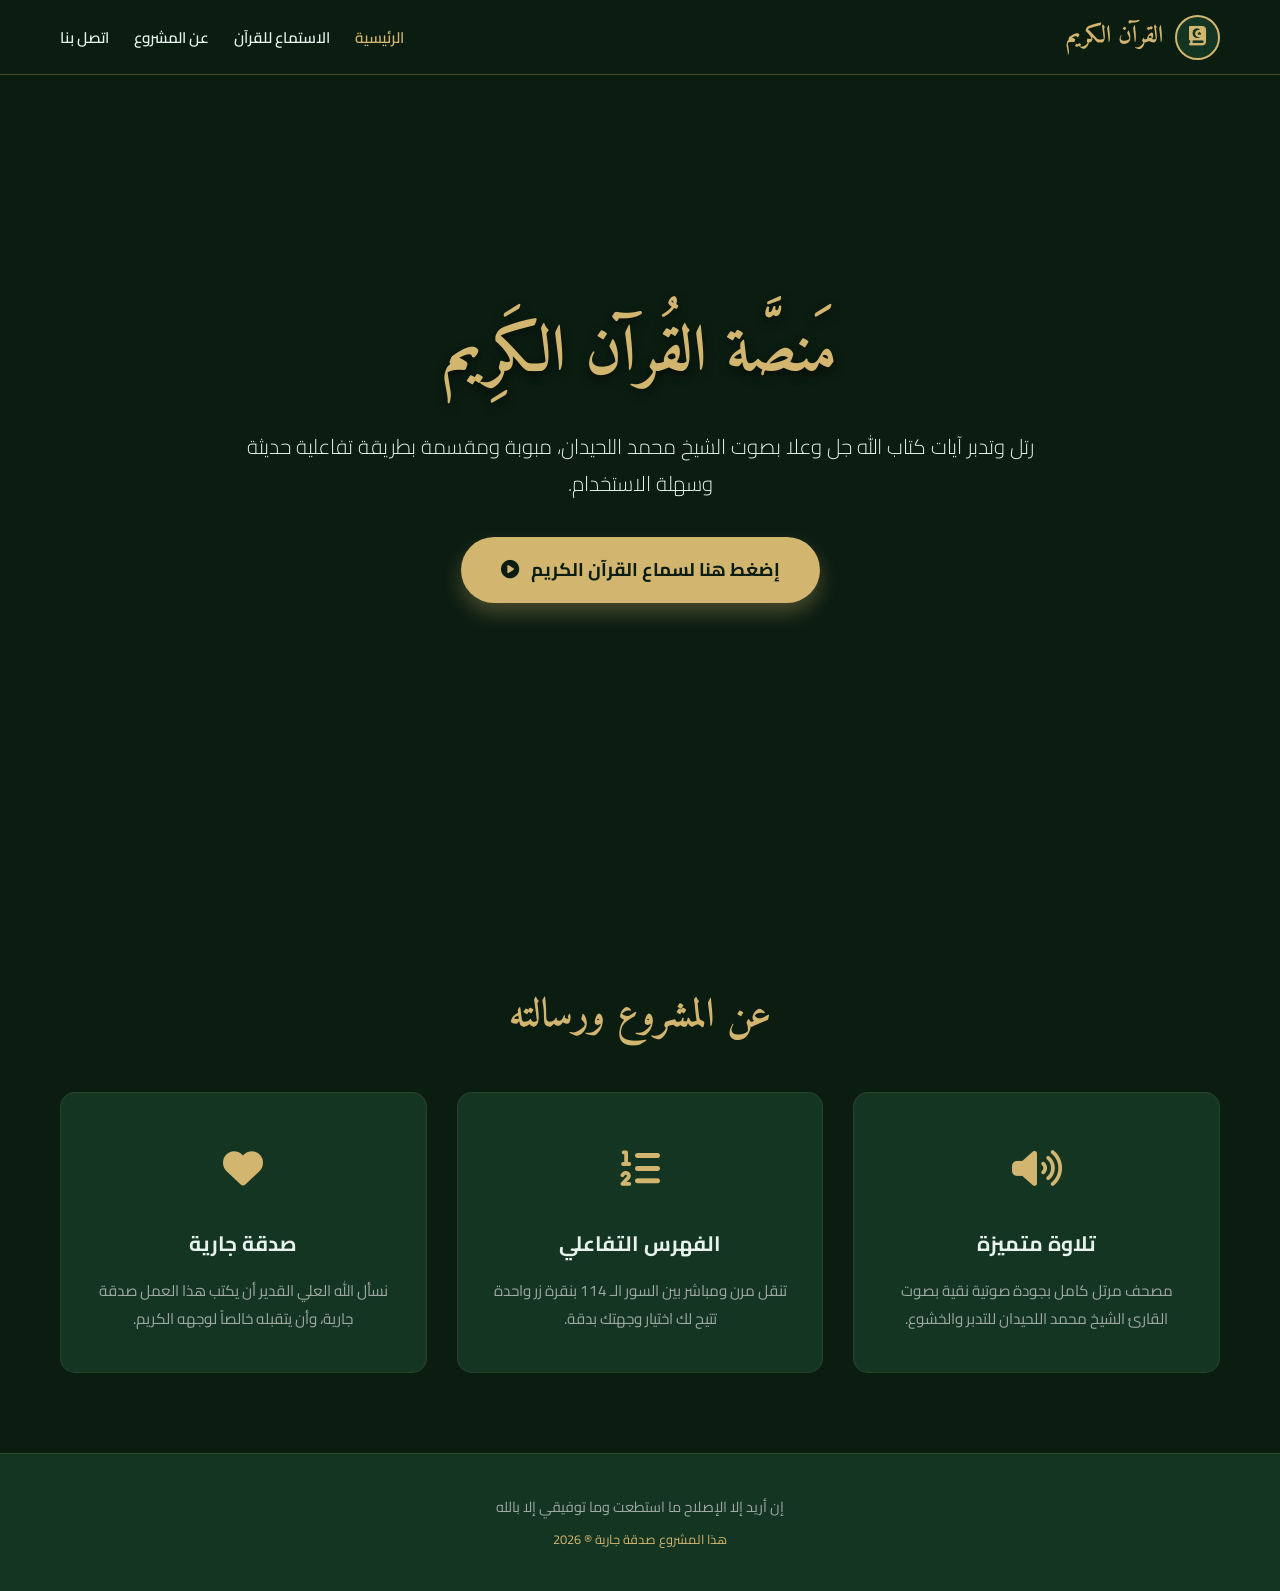
==== commit 1954b398: "Update index.html" ====
--- a/index.html
+++ b/index.html
@@ -3,20 +3,20 @@
 <head>
     <meta charset="UTF-8">
     <meta name="viewport" content="width=device-width, initial-scale=1.0">
-    <title>القرآن الكريم | صدقة جارية | استمع واختَر</title>
+    <title>منصة القرآن الكريم | صدقة جارية</title>
     <!-- خطوط عربية احترافية -->
     <link rel="preconnect" href="https://fonts.googleapis.com">
     <link rel="preconnect" href="https://fonts.gstatic.com" crossorigin>
     <link href="https://fonts.googleapis.com/css2?family=Cairo:wght@300;400;600;700&family=Amiri:ital@0;1&display=swap" rel="stylesheet">
-    <!-- مكتبة الأيقونات -->
+    <!-- مكتبة الأيقونات الفخمة -->
     <link rel="stylesheet" href="https://cdnjs.cloudflare.com/ajax/libs/font-awesome/6.4.0/css/all.min.css">
     
     <style>
         :root {
-            --primary-green: #1a5e37; 
-            --accent-gold: #d2b56e;    
-            --bg-dark: #0b1c11;       
-            --bg-card: #143522;       
+            --primary-green: #1a5e37; /* أخضر زمردي */
+            --accent-gold: #d2b56e;    /* ذهبي دافئ */
+            --bg-dark: #0b1c11;       /* خلفية داكنة */
+            --bg-card: #143522;       /* كروت زمردية */
             --text-light: #e8f3ee;    
             --text-muted: #9fa8a3;    
         }
@@ -32,19 +32,17 @@
             background-color: var(--bg-dark);
             color: var(--text-light);
             line-height: 1.8;
-            padding-bottom: 60px;
-        }
-
-        /* شريط التنقل العلوي */
+        }
+
+        /* شريط التنقل (Navbar) - مصمت وبدون شفافية لتجنب تداخل النصوص */
         .navbar {
             position: fixed;
             top: 0;
             left: 0;
             right: 0;
-            background-color: #0b1c11; /* خلفية مصمتة لمنع الشفافية والتداخل */
+            background-color: #0b1c11; 
             border-bottom: 1px solid rgba(210, 181, 110, 0.3);
             z-index: 1000;
-            padding: 12px 0;
             height: 75px;
         }
 
@@ -55,7 +53,6 @@
             justify-content: space-between;
             align-items: center;
             padding: 0 20px;
-            position: relative;
             height: 100%;
         }
 
@@ -66,17 +63,22 @@
             color: var(--accent-gold);
             text-decoration: none;
             font-family: 'Amiri', serif;
-            font-size: 1.4rem;
+            font-size: 1.5rem;
             font-weight: bold;
         }
 
-        .nav-logo img {
+        /* استخدام أيقونة إسلامية مبتكرة بدلاً من الصورة المكسورة */
+        .nav-logo-icon {
             width: 45px;
             height: 45px;
             border-radius: 50%;
             border: 2px solid var(--accent-gold);
-            object-fit: cover;
+            display: flex;
+            align-items: center;
+            justify-content: center;
             background-color: var(--bg-card);
+            color: var(--accent-gold);
+            font-size: 1.2rem;
         }
 
         .nav-links {
@@ -105,200 +107,126 @@
             padding: 5px;
         }
 
-        /* الغلاف الرئيسي */
+        /* الواجهة الترحيبية الكبرى (Hero Section) */
         .hero {
             position: relative;
-            height: 320px;
-            margin-top: 75px;
+            height: 100vh;
+            min-height: 600px;
+            display: flex;
+            align-items: center;
+            justify-content: center;
+            text-align: center;
             background-size: cover;
             background-position: center;
-            display: flex;
-            align-items: center;
-            justify-content: center;
-            text-align: center;
-            background-image: linear-gradient(rgba(11, 28, 17, 0.75), rgba(11, 28, 17, 0.85)), url('image_4.png');
+            /* صورة خلفية إسلامية احترافية ومستقرة من الإنترنت */
+            background-image: linear-gradient(rgba(11, 28, 17, 0.8), rgba(11, 28, 17, 0.85)), url('https://images.unsplash.com/photo-1609599006353-e629aaabfeae?q=80&w=1500&auto=format&fit=crop');
         }
 
         .hero-content {
-            max-width: 800px;
+            max-width: 850px;
             padding: 0 20px;
             z-index: 10;
         }
 
         .hero h1 {
             font-family: 'Amiri', serif;
-            font-size: 2.8rem;
-            color: var(--accent-gold);
-            margin-bottom: 10px;
+            font-size: 4rem;
+            color: var(--accent-gold);
+            margin-bottom: 15px;
+            text-shadow: 0 4px 10px rgba(0,0,0,0.5);
         }
 
         .hero p {
             color: var(--text-light);
-            font-size: 1.1rem;
-        }
-
-        /* قسم المشغل وقائمة السور */
-        .quran-section {
+            font-size: 1.3rem;
+            margin-bottom: 35px;
+            font-weight: 300;
+        }
+
+        /* زر اتخاذ الإجراء المميز (Call to Action) */
+        .cta-button {
+            display: inline-flex;
+            align-items: center;
+            gap: 12px;
+            background-color: var(--accent-gold);
+            color: #0b1c11;
+            padding: 16px 40px;
+            font-size: 1.15rem;
+            font-weight: 700;
+            text-decoration: none;
+            border-radius: 50px;
+            box-shadow: 0 10px 20px rgba(210, 181, 110, 0.3);
+            transition: all 0.3s ease;
+        }
+
+        .cta-button:hover {
+            transform: translateY(-3px);
+            box-shadow: 0 15px 25px rgba(210, 181, 110, 0.5);
+            background-color: #fff;
+        }
+
+        /* قسم التعريف بالمشروع (Features Section) */
+        .about-brief {
             max-width: 1200px;
             margin: 0 auto;
-            padding: 30px 20px;
+            padding: 80px 20px;
+            text-align: center;
+        }
+
+        .section-title {
+            font-family: 'Amiri', serif;
+            color: var(--accent-gold);
+            font-size: 2.5rem;
+            margin-bottom: 40px;
+        }
+
+        .features-grid {
             display: grid;
-            grid-template-columns: 1.8fr 1.2fr;
+            grid-template-columns: repeat(auto-fit, minmax(280px, 1fr));
             gap: 30px;
         }
 
-        .player-container {
+        .feature-card {
             background-color: var(--bg-card);
-            border-radius: 20px;
-            padding: 20px;
-            box-shadow: 0 15px 30px rgba(0,0,0,0.5);
-            border: 1px solid rgba(210, 181, 110, 0.15);
-            align-self: start;
-        }
-
-        .video-wrapper {
-            position: relative;
-            padding-bottom: 56.25%; 
-            height: 0;
-            overflow: hidden;
-            border-radius: 12px;
-            box-shadow: 0 8px 16px rgba(0,0,0,0.3);
-        }
-
-        .video-wrapper iframe {
-            position: absolute;
-            top: 0;
-            left: 0;
-            width: 100%;
-            height: 100%;
-            border: none;
-        }
-
-        .player-info {
-            margin-top: 20px;
-            text-align: center;
-        }
-
-        .player-info h3 {
-            font-size: 1.2rem;
+            padding: 40px 25px;
+            border-radius: 15px;
+            border: 1px solid rgba(210, 181, 110, 0.1);
+            transition: transform 0.3s;
+        }
+
+        .feature-card:hover {
+            transform: translateY(-5px);
+            border-color: var(--accent-gold);
+        }
+
+        .feature-icon {
+            font-size: 2.5rem;
+            color: var(--accent-gold);
+            margin-bottom: 20px;
+        }
+
+        .feature-card h3 {
+            font-size: 1.3rem;
+            margin-bottom: 15px;
             color: var(--text-light);
-            font-weight: 600;
-        }
-
-        .player-info span {
-            color: var(--accent-gold);
-            display: block;
-            font-size: 0.9rem;
-            margin-top: 5px;
-        }
-
-        /* قائمة اختيار السورة */
-        .surah-list-container {
-            background-color: var(--bg-card);
-            border-radius: 20px;
-            padding: 20px;
-            border: 1px solid rgba(210, 181, 110, 0.15);
-            max-height: 550px;
-            overflow-y: auto;
-            box-shadow: 0 15px 30px rgba(0,0,0,0.5);
-        }
-
-        .surah-list-container::-webkit-scrollbar { width: 6px; }
-        .surah-list-container::-webkit-scrollbar-track { background: rgba(255, 255, 255, 0.02); }
-        .surah-list-container::-webkit-scrollbar-thumb { background: rgba(210, 181, 110, 0.3); border-radius: 10px; }
-
-        .surah-list-container h3 {
-            text-align: center;
-            font-family: 'Amiri', serif;
-            color: var(--accent-gold);
-            font-size: 1.6rem;
-            margin-bottom: 20px;
-            padding-bottom: 10px;
-            border-bottom: 1px solid rgba(210, 181, 110, 0.15);
-        }
-
-        .surah-item {
-            display: flex;
-            align-items: center;
-            gap: 15px;
-            background-color: rgba(255, 255, 255, 0.02);
-            border-radius: 12px;
-            padding: 14px 18px;
-            margin-bottom: 12px;
-            cursor: pointer;
-            transition: all 0.25s ease;
-            border: 1px solid rgba(255, 255, 255, 0.03);
-        }
-
-        .surah-item:hover {
-            transform: translateX(-5px);
-            border-color: var(--accent-gold);
-            background-color: rgba(210, 181, 110, 0.08);
-        }
-
-        .surah-item.active {
-            background-color: rgba(210, 181, 110, 0.15);
-            border-color: var(--accent-gold);
-        }
-
-        .surah-number {
+        }
+
+        .feature-card p {
+            color: var(--text-muted);
             font-size: 0.95rem;
-            width: 32px;
-            height: 32px;
-            background-color: var(--accent-gold);
-            color: #0b1c11;
-            border-radius: 50%;
-            display: flex;
-            align-items: center;
-            justify-content: center;
-            font-weight: 700;
-        }
-
-        .surah-details {
-            flex-grow: 1;
-        }
-
-        .surah-name {
-            font-weight: 600;
-            color: var(--text-light);
-            font-size: 1.05rem;
-        }
-
-        .surah-translation {
-            font-size: 0.8rem;
-            color: var(--text-muted);
-        }
-
-        .play-icon-item {
-            color: var(--accent-gold);
-            font-size: 1rem;
-            opacity: 0.5;
-        }
-
-        .surah-item:hover .play-icon-item,
-        .surah-item.active .play-icon-item {
-            opacity: 1;
-        }
-
-        /* الفوتر */
+        }
+
+        /* الفوتر (Footer) */
         footer {
             text-align: center;
-            margin-top: 40px;
-            padding: 30px 20px;
+            padding: 40px 20px;
             background-color: var(--bg-card);
             color: var(--text-muted);
-            font-size: 0.85rem;
+            font-size: 0.9rem;
             border-top: 1px solid rgba(210, 181, 110, 0.15);
         }
 
-        /* توافق الشاشات والهواتف */
-        @media (max-width: 992px) {
-            .quran-section {
-                grid-template-columns: 1fr;
-                gap: 25px;
-            }
-        }
-
+        /* التوافق التام مع الهواتف */
         @media (max-width: 768px) {
             .nav-links {
                 display: none;
@@ -307,12 +235,12 @@
                 top: 75px;
                 left: 0;
                 right: 0;
-                background-color: #0b1c11; /* لون مصمت 100% يمنع رؤية المحتوى خلفه */
-                padding: 20px;
-                gap: 15px;
+                background-color: #0b1c11; 
+                padding: 30px;
+                gap: 20px;
                 border-bottom: 2px solid var(--accent-gold);
                 text-align: center;
-                box-shadow: 0 10px 20px rgba(0,0,0,0.6);
+                box-shadow: 0 10px 20px rgba(0,0,0,0.5);
             }
             .nav-links.show {
                 display: flex;
@@ -320,29 +248,33 @@
             .burger {
                 display: block;
             }
-            .hero {
-                height: 260px;
-            }
             .hero h1 {
-                font-size: 2rem;
+                font-size: 2.5rem;
             }
             .hero p {
-                font-size: 0.95rem;
+                font-size: 1.05rem;
+            }
+            .cta-button {
+                padding: 14px 32px;
+                font-size: 1rem;
             }
         }
     </style>
 </head>
 <body>
 
-    <!-- شريط التنقل العلوي -->
+    <!-- شريط التنقل العلوي الرئيسي -->
     <nav class="navbar">
         <div class="nav-container">
-            <a href="#" class="nav-logo">
-                <img src="image_3.png" alt="شعار المنصة">
+            <a href="index.html" class="nav-logo">
+                <div class="nav-logo-icon">
+                    <i class="fa-solid fa-book-quran"></i>
+                </div>
                 القرآن الكريم
             </a>
             <ul class="nav-links" id="navLinks">
-                <li><a href="#" class="active">الرئيسية</a></li>
+                <li><a href="index.html" class="active">الرئيسية</a></li>
+                <li><a href="quran.html">الاستماع للقرآن</a></li>
                 <li><a href="about.html">عن المشروع</a></li>
                 <li><a href="contact.html">اتصل بنا</a></li>
             </ul>
@@ -352,127 +284,57 @@
         </div>
     </nav>
 
-    <!-- الغلاف الرئيسي للمنصة -->
+    <!-- الواجهة الجذابة الرئيسية -->
     <section class="hero">
         <div class="hero-content">
-            <h1>المصحف المرتل كاملاً</h1>
-            <p>استمع وتدبر آيات الذكر الحكيم بصوت الشيخ محمد اللحيدان، مترجمة بالكامل.</p>
+            <h1>مَنصَّة القُرآن الكَرِيم</h1>
+            <p>رتل وتدبر آيات كتاب الله جل وعلا بصوت الشيخ محمد اللحيدان، مبوبة ومقسمة بطريقة تفاعلية حديثة وسهلة الاستخدام.</p>
+            <!-- زر الـ Call To Action الموجه لصفحة القرآن الجديدة -->
+            <a href="quran.html" class="cta-button">
+                إضغط هنا لسماع القرآن الكريم
+                <i class="fa-solid fa-circle-play"></i>
+            </a>
         </div>
     </section>
 
-    <!-- قسم المشغل وسور القرآن -->
-    <section class="quran-section">
-        
-        <!-- مشغل اليوتيوب التفاعلي -->
-        <div class="player-container">
-            <div class="video-wrapper">
-                <div id="youtube-player-embed"></div>
+    <!-- قسم التعريف بالمشروع وبطاقات الميزات -->
+    <section class="about-brief">
+        <h2 class="section-title">عن المشروع ورسالته</h2>
+        <div class="features-grid">
+            
+            <div class="feature-card">
+                <div class="feature-icon"><i class="fa-solid fa-volume-high"></i></div>
+                <h3>تلاوة متميزة</h3>
+                <p>مصحف مرتل كامل بجودة صوتية نقية بصوت القارئ الشيخ محمد اللحيدان للتدبر والخشوع.</p>
             </div>
-            <div class="player-info">
-                <h3 id="current-surah-title">جاري تحميل المصحف...</h3>
-                <span>بصوت الشيخ محمد اللحيدان</span>
+
+            <div class="feature-card">
+                <div class="feature-icon"><i class="fa-solid fa-list-ol"></i></div>
+                <h3>الفهرس التفاعلي</h3>
+                <p>تنقل مرن ومباشر بين السور الـ 114 بنقرة زر واحدة تتيح لك اختيار وجهتك بدقة.</p>
             </div>
+
+            <div class="feature-card">
+                <div class="feature-icon"><i class="fa-solid fa-heart"></i></div>
+                <h3>صدقة جارية</h3>
+                <p>نسأل الله العلي القدير أن يكتب هذا العمل صدقة جارية، وأن يتقبله خالصاً لوجهه الكريم.</p>
+            </div>
+
         </div>
-
-        <!-- قائمة السور التفاعلية -->
-        <div class="surah-list-container">
-            <h3>فهرس السور المباركة</h3>
-            <div id="surah-list-items">
-                <!-- سيتم تعبئتها ديناميكياً -->
-            </div>
-        </div>
-
     </section>
 
+    <!-- تذييل الصفحة وثبات الحقوق -->
     <footer>
         <p>إن أريد إلا الإصلاح ما استطعت وما توفيقي إلا بالله</p>
         <p style="margin-top: 8px; color: var(--accent-gold); font-size: 0.8rem;">هذا المشروع صدقة جارية ® 2026</p>
     </footer>
 
-    <!-- مكتبة مشغل يوتيوب -->
-    <script src="https://www.youtube.com/iframe_api"></script>
-
     <script>
-        // دالة إظهار وإخفاء القائمة للهواتف بشكل صحيح
+        // دالة التحكم في قائمة الهاتف المحمول
         function toggleNav() {
             const navLinks = document.getElementById('navLinks');
             navLinks.classList.toggle('show');
         }
-
-        // إغلاق القائمة تلقائياً عند الضغط على أي رابط بالهاتف
-        document.querySelectorAll('.nav-links a').forEach(link => {
-            link.addEventListener('click', () => {
-                document.getElementById('navLinks').classList.remove('show');
-            });
-        });
-
-        // قائمة معرفات الفيديوهات الحقيقية (Video IDs) لكل سورة بالترتيب في قائمتك
-        // ملاحظة: يوتيوب يتطلب معرف الفيديو المكون من 11 حرفاً لتشغيله مباشرة عند الضغط.
-        // قمت بوضع المعرف الأول لقائمتك كبداية، وسنكمل الباقي معاً.
-        const surahVideos = [
-            { number: 1, title: 'الفاتحة', translation: 'Al-Fatiha', id: 'sYYCpnMjjc1' }, // مثال لمعرف فيديو
-            { number: 2, title: 'البقرة', translation: 'Al-Baqarah', id: '' },
-            { number: 3, title: 'آل عمران', translation: 'Ali \'Imran', id: '' },
-            { number: 4, title: 'النساء', translation: 'An-Nisa', id: '' },
-            { number: 5, title: 'المائدة', translation: 'Al-Ma\'idah', id: '' },
-            { number: 114, title: 'الناس', translation: 'An-Nas', id: '' }
-        ];
-
-        const PLAYLIST_ID = "PLNGi9Z7RkAp0sYYCpnMjjc19Utn82z0oM";
-        let player;
-
-        function onYouTubeIframeAPIReady() {
-            player = new YT.Player('youtube-player-embed', {
-                height: '360',
-                width: '640',
-                playerVars: {
-                    listType: 'playlist',
-                    list: PLAYLIST_ID,
-                    modestbranding: 1,
-                    rel: 0
-                },
-                events: {
-                    'onReady': onPlayerReady
-                }
-            });
-        }
-
-        function onPlayerReady(event) {
-            buildSurahListUI();
-            document.getElementById('current-surah-title').innerText = "سورة الفاتحة (قائمة التشغيل الرئيسية)";
-        }
-
-        function buildSurahListUI() {
-            const container = document.getElementById('surah-list-items');
-            container.innerHTML = "";
-
-            surahVideos.forEach((surah, index) => {
-                const item = document.createElement('div');
-                item.className = `surah-item ${index === 0 ? 'active' : ''}`;
-                
-                // دالة التحكم بتشغيل الفيديو حسب ترتيبه بالـ Playlist
-                item.onclick = () => {
-                    document.querySelectorAll('.surah-item').forEach(el => el.classList.remove('active'));
-                    item.classList.add('active');
-                    document.getElementById('current-surah-title').innerText = `سورة ${surah.title}`;
-                    
-                    // تشغيل الفيديو بناءً على موقعه (index) في قائمة التشغيل
-                    if (player && player.playVideoAt) {
-                        player.playVideoAt(index);
-                    }
-                };
-
-                item.innerHTML = `
-                    <div class="surah-number">${surah.number}</div>
-                    <div class="surah-details">
-                        <div class="surah-name">سورة ${surah.title}</div>
-                        <div class="surah-translation">${surah.translation}</div>
-                    </div>
-                    <div class="play-icon-item"><i class="fa-solid fa-circle-play"></i></div>
-                `;
-                container.appendChild(item);
-            });
-        }
     </script>
 </body>
 </html>
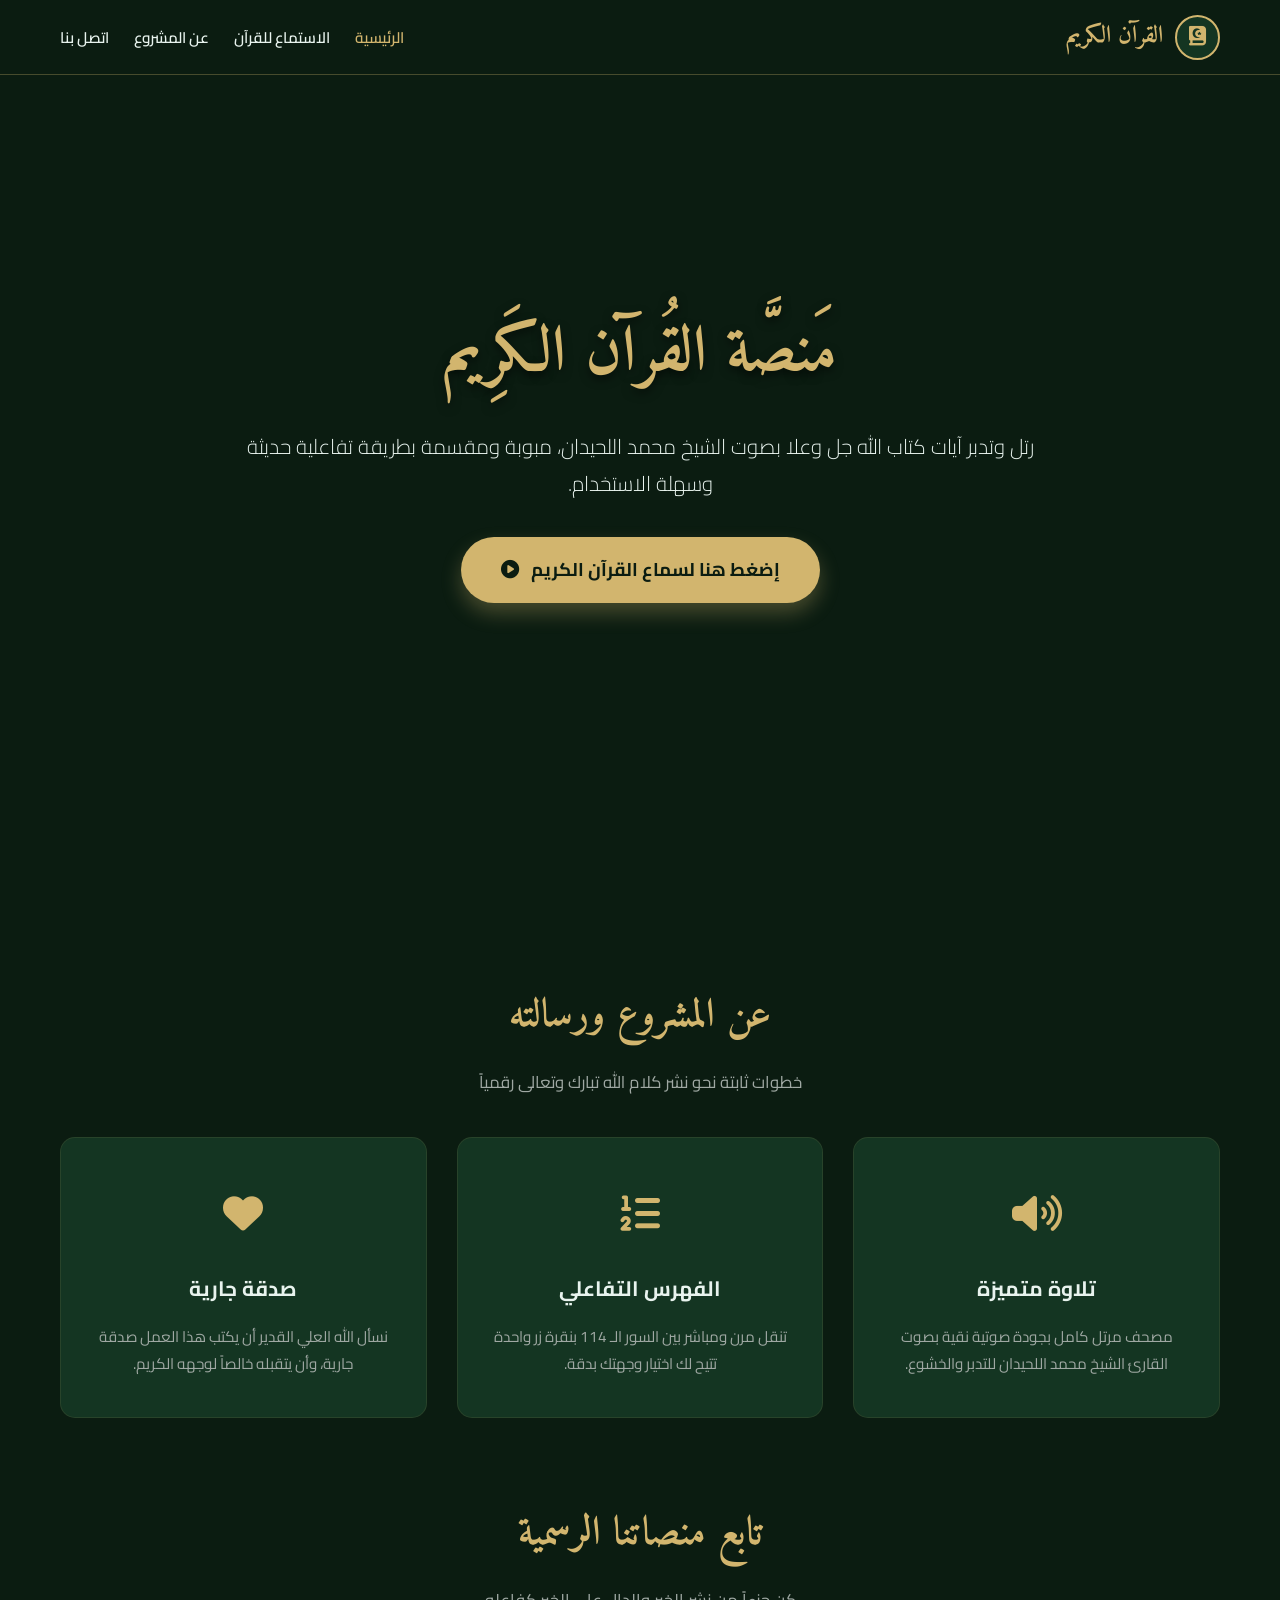
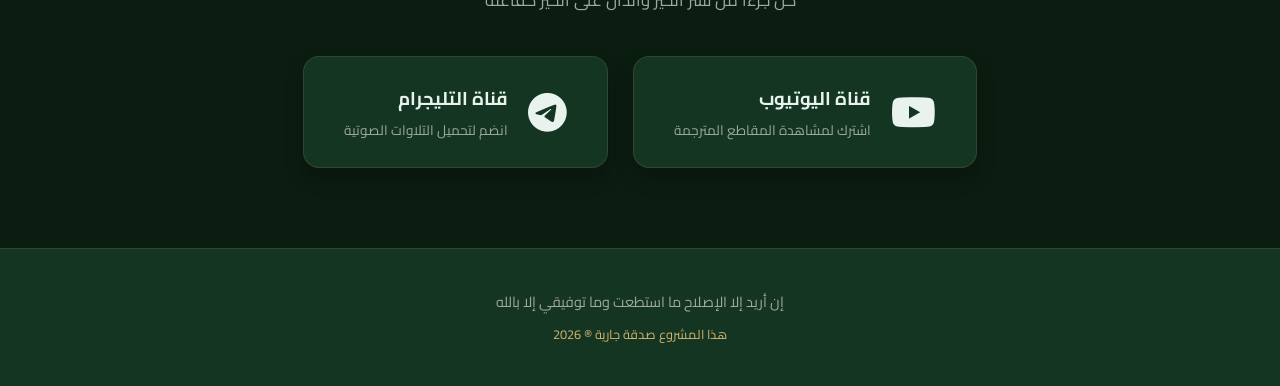
==== commit 6bd163ae: "Update index.html" ====
--- a/index.html
+++ b/index.html
@@ -4,11 +4,9 @@
     <meta charset="UTF-8">
     <meta name="viewport" content="width=device-width, initial-scale=1.0">
     <title>منصة القرآن الكريم | صدقة جارية</title>
-    <!-- خطوط عربية احترافية -->
     <link rel="preconnect" href="https://fonts.googleapis.com">
     <link rel="preconnect" href="https://fonts.gstatic.com" crossorigin>
     <link href="https://fonts.googleapis.com/css2?family=Cairo:wght@300;400;600;700&family=Amiri:ital@0;1&display=swap" rel="stylesheet">
-    <!-- مكتبة الأيقونات الفخمة -->
     <link rel="stylesheet" href="https://cdnjs.cloudflare.com/ajax/libs/font-awesome/6.4.0/css/all.min.css">
     
     <style>
@@ -34,7 +32,7 @@
             line-height: 1.8;
         }
 
-        /* شريط التنقل (Navbar) - مصمت وبدون شفافية لتجنب تداخل النصوص */
+        /* شريط التنقل (Navbar) */
         .navbar {
             position: fixed;
             top: 0;
@@ -67,7 +65,6 @@
             font-weight: bold;
         }
 
-        /* استخدام أيقونة إسلامية مبتكرة بدلاً من الصورة المكسورة */
         .nav-logo-icon {
             width: 45px;
             height: 45px;
@@ -118,7 +115,6 @@
             text-align: center;
             background-size: cover;
             background-position: center;
-            /* صورة خلفية إسلامية احترافية ومستقرة من الإنترنت */
             background-image: linear-gradient(rgba(11, 28, 17, 0.8), rgba(11, 28, 17, 0.85)), url('https://images.unsplash.com/photo-1609599006353-e629aaabfeae?q=80&w=1500&auto=format&fit=crop');
         }
 
@@ -143,7 +139,6 @@
             font-weight: 300;
         }
 
-        /* زر اتخاذ الإجراء المميز (Call to Action) */
         .cta-button {
             display: inline-flex;
             align-items: center;
@@ -169,7 +164,7 @@
         .about-brief {
             max-width: 1200px;
             margin: 0 auto;
-            padding: 80px 20px;
+            padding: 80px 20px 40px 20px;
             text-align: center;
         }
 
@@ -177,6 +172,12 @@
             font-family: 'Amiri', serif;
             color: var(--accent-gold);
             font-size: 2.5rem;
+            margin-bottom: 15px;
+        }
+
+        .section-subtitle {
+            color: var(--text-muted);
+            font-size: 1.05rem;
             margin-bottom: 40px;
         }
 
@@ -214,6 +215,78 @@
         .feature-card p {
             color: var(--text-muted);
             font-size: 0.95rem;
+        }
+
+        /* قسم منصات التواصل الاجتماعي الجديد */
+        .social-section {
+            max-width: 1200px;
+            margin: 0 auto;
+            padding: 40px 20px 80px 20px;
+            text-align: center;
+        }
+
+        .social-grid {
+            display: flex;
+            justify-content: center;
+            gap: 25px;
+            flex-wrap: wrap;
+            margin-top: 30px;
+        }
+
+        .social-card {
+            background-color: var(--bg-card);
+            border: 1px solid rgba(210, 181, 110, 0.15);
+            padding: 25px 40px;
+            border-radius: 16px;
+            display: flex;
+            align-items: center;
+            gap: 20px;
+            text-decoration: none;
+            color: var(--text-light);
+            min-width: 280px;
+            transition: all 0.3s ease;
+            box-shadow: 0 10px 20px rgba(0,0,0,0.2);
+        }
+
+        .social-card i {
+            font-size: 2.5rem;
+            transition: transform 0.3s ease;
+        }
+
+        .social-info {
+            text-align: right;
+        }
+
+        .social-info h4 {
+            font-size: 1.15rem;
+            font-weight: 700;
+            margin-bottom: 3px;
+        }
+
+        .social-info p {
+            font-size: 0.85rem;
+            color: var(--text-muted);
+        }
+
+        /* تأثيرات الحوام الخاصة بكل منصة */
+        .card-youtube:hover {
+            border-color: #ff0000;
+            background-color: rgba(255, 0, 0, 0.05);
+            transform: translateY(-3px);
+        }
+        .card-youtube:hover i {
+            color: #ff0000;
+            transform: scale(1.1);
+        }
+
+        .card-telegram:hover {
+            border-color: #0088cc;
+            background-color: rgba(0, 136, 204, 0.05);
+            transform: translateY(-3px);
+        }
+        .card-telegram:hover i {
+            color: #0088cc;
+            transform: scale(1.1);
         }
 
         /* الفوتر (Footer) */
@@ -242,28 +315,17 @@
                 text-align: center;
                 box-shadow: 0 10px 20px rgba(0,0,0,0.5);
             }
-            .nav-links.show {
-                display: flex;
-            }
-            .burger {
-                display: block;
-            }
-            .hero h1 {
-                font-size: 2.5rem;
-            }
-            .hero p {
-                font-size: 1.05rem;
-            }
-            .cta-button {
-                padding: 14px 32px;
-                font-size: 1rem;
-            }
+            .nav-links.show { display: flex; }
+            .burger { display: block; }
+            .hero h1 { font-size: 2.5rem; }
+            .hero p { font-size: 1.05rem; }
+            .cta-button { padding: 14px 32px; font-size: 1rem; }
+            .social-card { width: 100%; }
         }
     </style>
 </head>
 <body>
 
-    <!-- شريط التنقل العلوي الرئيسي -->
     <nav class="navbar">
         <div class="nav-container">
             <a href="index.html" class="nav-logo">
@@ -284,12 +346,10 @@
         </div>
     </nav>
 
-    <!-- الواجهة الجذابة الرئيسية -->
     <section class="hero">
         <div class="hero-content">
             <h1>مَنصَّة القُرآن الكَرِيم</h1>
             <p>رتل وتدبر آيات كتاب الله جل وعلا بصوت الشيخ محمد اللحيدان، مبوبة ومقسمة بطريقة تفاعلية حديثة وسهلة الاستخدام.</p>
-            <!-- زر الـ Call To Action الموجه لصفحة القرآن الجديدة -->
             <a href="quran.html" class="cta-button">
                 إضغط هنا لسماع القرآن الكريم
                 <i class="fa-solid fa-circle-play"></i>
@@ -297,9 +357,9 @@
         </div>
     </section>
 
-    <!-- قسم التعريف بالمشروع وبطاقات الميزات -->
     <section class="about-brief">
         <h2 class="section-title">عن المشروع ورسالته</h2>
+        <p class="section-subtitle">خطوات ثابتة نحو نشر كلام الله تبارك وتعالى رقمياً</p>
         <div class="features-grid">
             
             <div class="feature-card">
@@ -323,14 +383,37 @@
         </div>
     </section>
 
-    <!-- تذييل الصفحة وثبات الحقوق -->
+    <section class="social-section">
+        <h2 class="section-title">تابع منصاتنا الرسمية</h2>
+        <p class="section-subtitle">كن جزءاً من نشر الخير والدال على الخير كفاعله</p>
+        
+        <div class="social-grid">
+            
+            <a href="https://youtube.com/@quran_kareem.sadaqa?si=yBHvt0JKpEq_xDDN" target="_blank" class="social-card card-youtube">
+                <i class="fa-brands fa-youtube" style="color: var(--text-light);"></i>
+                <div class="social-info">
+                    <h4>قناة اليوتيوب</h4>
+                    <p>اشترك لمشاهدة المقاطع المترجمة</p>
+                </div>
+            </a>
+
+            <a href="https://t.me/Quran_Kareem_Sadaqa" target="_blank" class="social-card card-telegram">
+                <i class="fa-brands fa-telegram" style="color: var(--text-light);"></i>
+                <div class="social-info">
+                    <h4>قناة التليجرام</h4>
+                    <p>انضم لتحميل التلاوات الصوتية</p>
+                </div>
+            </a>
+
+        </div>
+    </section>
+
     <footer>
         <p>إن أريد إلا الإصلاح ما استطعت وما توفيقي إلا بالله</p>
         <p style="margin-top: 8px; color: var(--accent-gold); font-size: 0.8rem;">هذا المشروع صدقة جارية ® 2026</p>
     </footer>
 
     <script>
-        // دالة التحكم في قائمة الهاتف المحمول
         function toggleNav() {
             const navLinks = document.getElementById('navLinks');
             navLinks.classList.toggle('show');
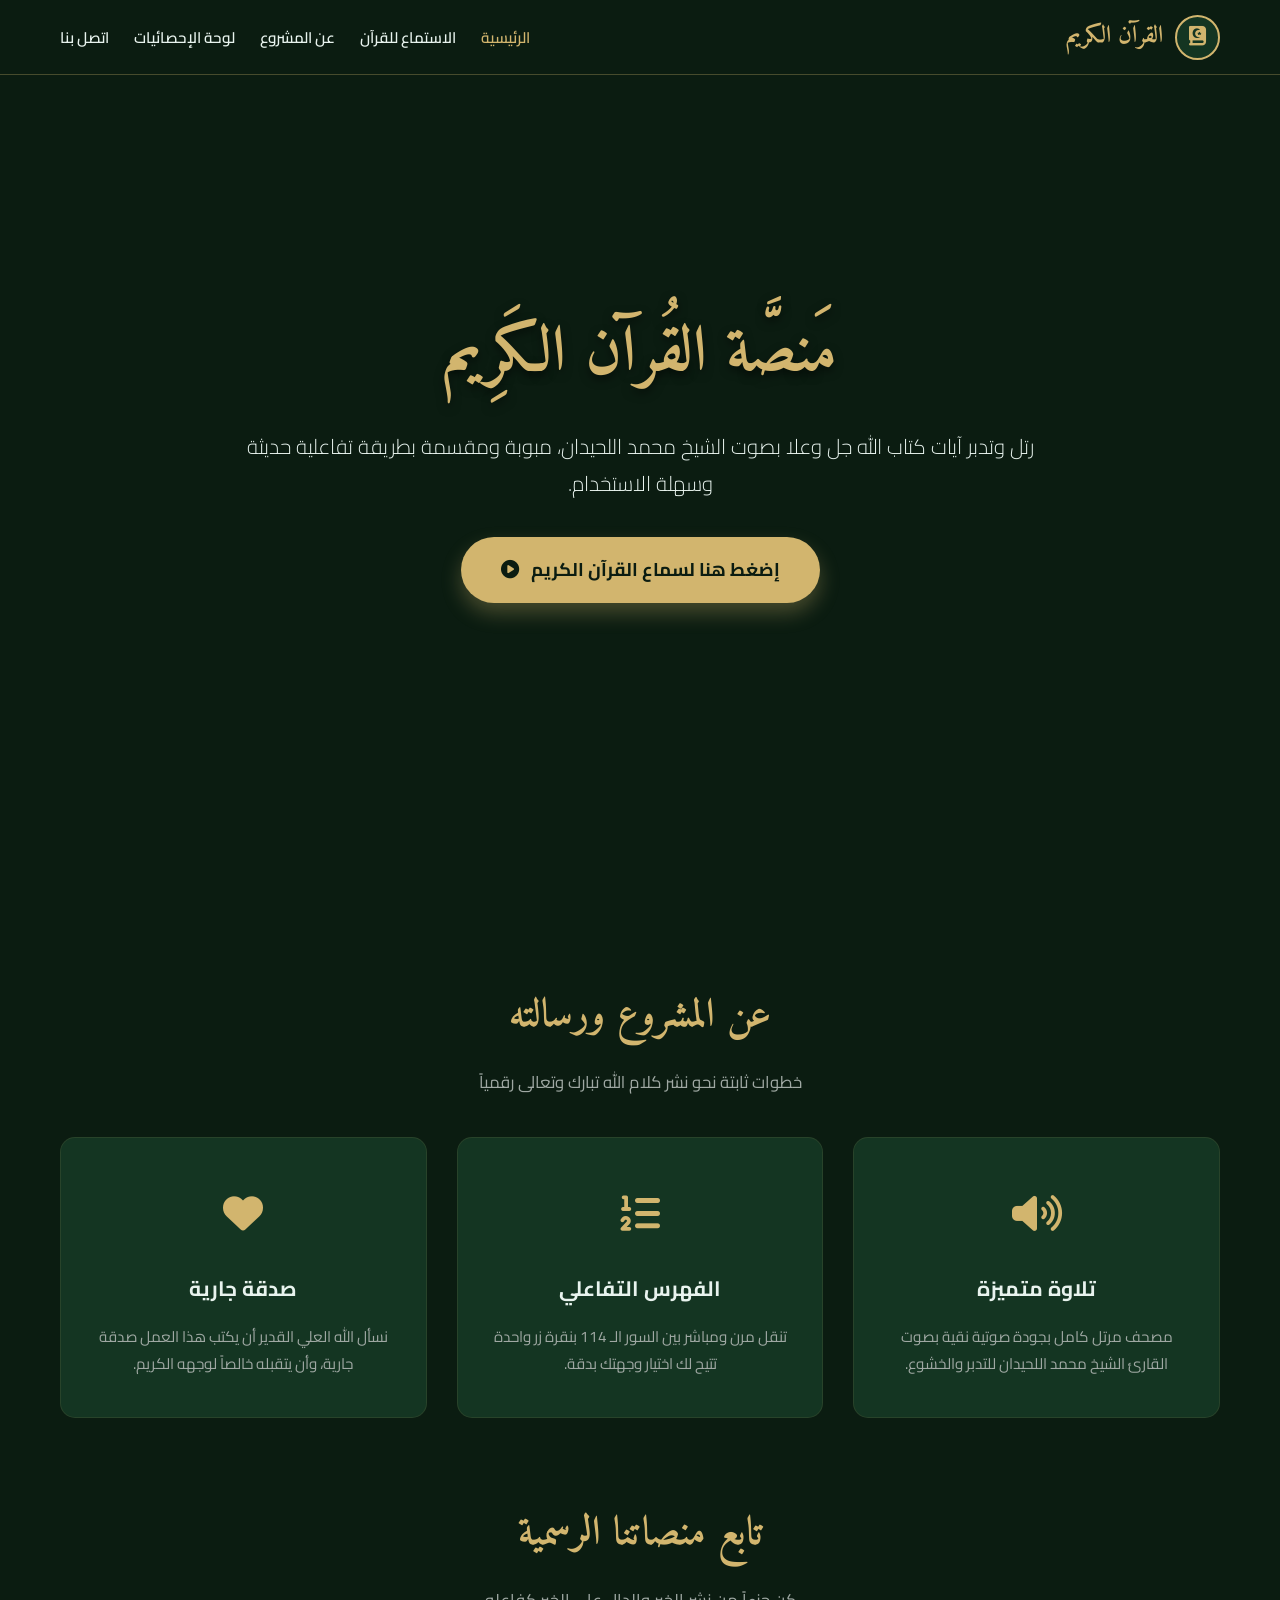
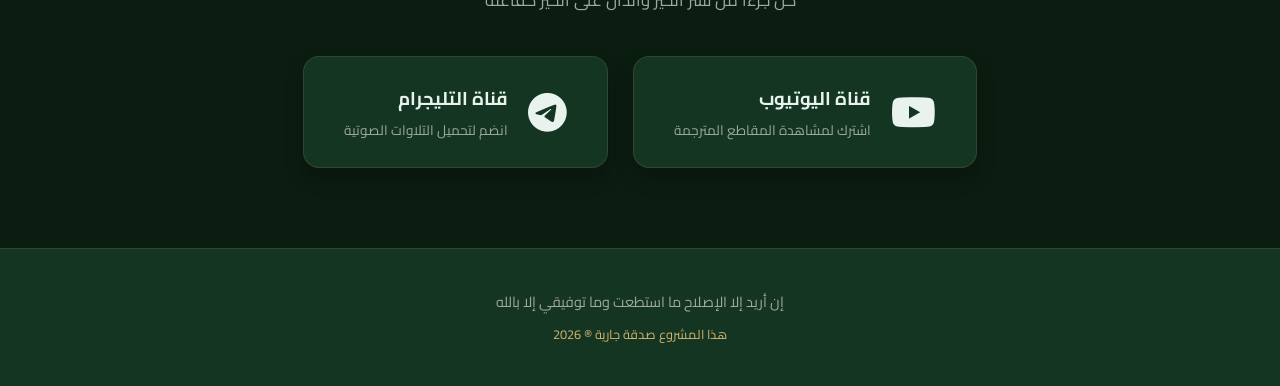
==== commit 63711e5a: "Update index.html" ====
--- a/index.html
+++ b/index.html
@@ -1,6 +1,16 @@
 <!DOCTYPE html>
 <html lang="ar" dir="rtl">
 <head>
+    <!-- Google tag (gtag.js) - تم إدراج كود التتبع المعتمد الخاص بك هنا -->
+    <script async src="https://www.googletagmanager.com/gtag/js?id=G-TY6ZGKB8WK"></script>
+    <script>
+      window.dataLayer = window.dataLayer || [];
+      function gtag(){dataLayer.push(arguments);}
+      gtag('js', new Date());
+
+      gtag('config', 'G-TY6ZGKB8WK');
+    </script>
+
     <meta charset="UTF-8">
     <meta name="viewport" content="width=device-width, initial-scale=1.0">
     <title>منصة القرآن الكريم | صدقة جارية</title>
@@ -338,6 +348,7 @@
                 <li><a href="index.html" class="active">الرئيسية</a></li>
                 <li><a href="quran.html">الاستماع للقرآن</a></li>
                 <li><a href="about.html">عن المشروع</a></li>
+                <li><a href="dashboard.html">لوحة الإحصائيات</a></li>
                 <li><a href="contact.html">اتصل بنا</a></li>
             </ul>
             <div class="burger" onclick="toggleNav()">
@@ -350,7 +361,8 @@
         <div class="hero-content">
             <h1>مَنصَّة القُرآن الكَرِيم</h1>
             <p>رتل وتدبر آيات كتاب الله جل وعلا بصوت الشيخ محمد اللحيدان، مبوبة ومقسمة بطريقة تفاعلية حديثة وسهلة الاستخدام.</p>
-            <a href="quran.html" class="cta-button">
+            <!-- تتبع زر الانتقال لصفحة الاستماع -->
+            <a href="quran.html" class="cta-button" onclick="gtag('event', 'click_hero_cta', {'event_category': 'Engagement'});">
                 إضغط هنا لسماع القرآن الكريم
                 <i class="fa-solid fa-circle-play"></i>
             </a>
@@ -389,7 +401,8 @@
         
         <div class="social-grid">
             
-            <a href="https://youtube.com/@quran_kareem.sadaqa?si=yBHvt0JKpEq_xDDN" target="_blank" class="social-card card-youtube">
+            <!-- تتبع زر الانتقال لقناة اليوتيوب -->
+            <a href="https://youtube.com/@quran_kareem.sadaqa?si=yBHvt0JKpEq_xDDN" target="_blank" class="social-card card-youtube" onclick="gtag('event', 'click_social_youtube', {'event_category': 'Outbound Links'});">
                 <i class="fa-brands fa-youtube" style="color: var(--text-light);"></i>
                 <div class="social-info">
                     <h4>قناة اليوتيوب</h4>
@@ -397,7 +410,8 @@
                 </div>
             </a>
 
-            <a href="https://t.me/Quran_Kareem_Sadaqa" target="_blank" class="social-card card-telegram">
+            <!-- تتبع زر الانتقال لقناة التليجرام -->
+            <a href="https://t.me/Quran_Kareem_Sadaqa" target="_blank" class="social-card card-telegram" onclick="gtag('event', 'click_social_telegram', {'event_category': 'Outbound Links'});">
                 <i class="fa-brands fa-telegram" style="color: var(--text-light);"></i>
                 <div class="social-info">
                     <h4>قناة التليجرام</h4>
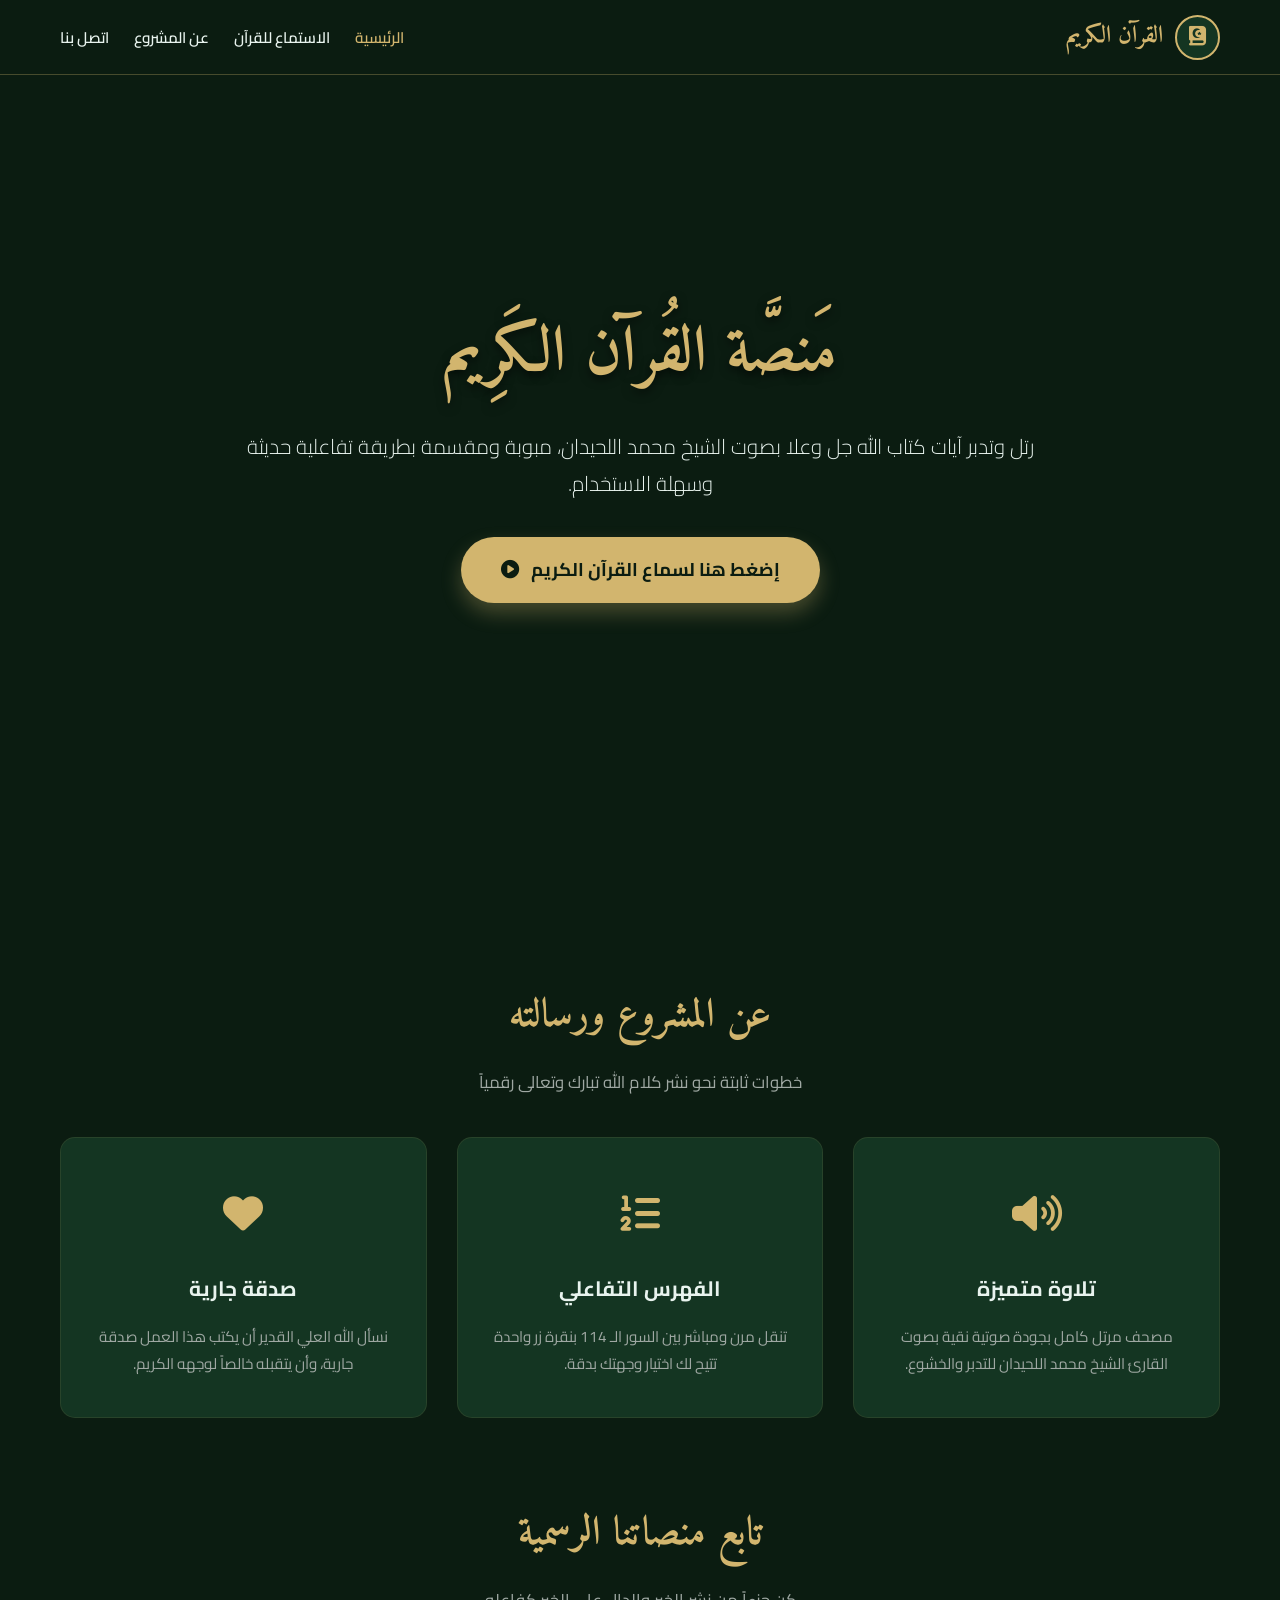
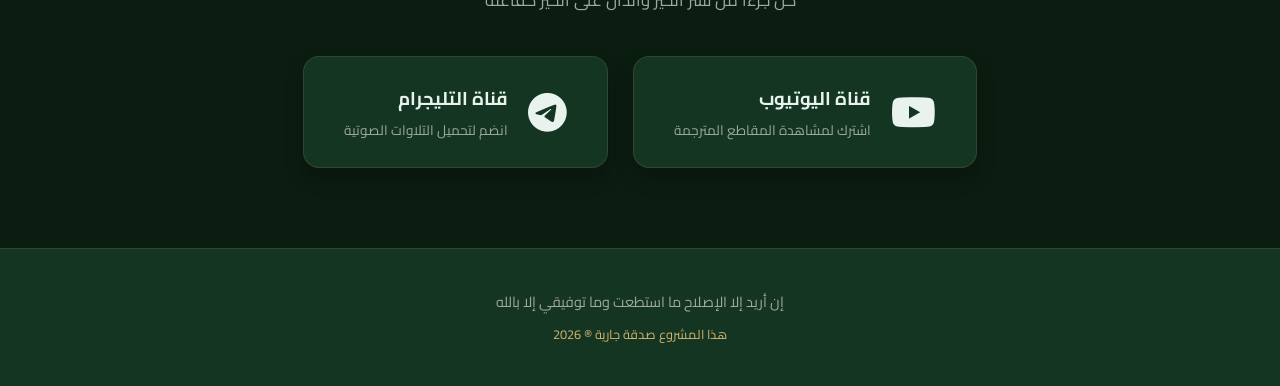
==== commit 4b22d27c: "Update index.html" ====
--- a/index.html
+++ b/index.html
@@ -1,7 +1,6 @@
 <!DOCTYPE html>
 <html lang="ar" dir="rtl">
 <head>
-    <!-- Google tag (gtag.js) - تم إدراج كود التتبع المعتمد الخاص بك هنا -->
     <script async src="https://www.googletagmanager.com/gtag/js?id=G-TY6ZGKB8WK"></script>
     <script>
       window.dataLayer = window.dataLayer || [];
@@ -227,7 +226,7 @@
             font-size: 0.95rem;
         }
 
-        /* قسم منصات التواصل الاجتماعي الجديد */
+        /* قسم منصات التواصل الاجتماعي */
         .social-section {
             max-width: 1200px;
             margin: 0 auto;
@@ -348,7 +347,6 @@
                 <li><a href="index.html" class="active">الرئيسية</a></li>
                 <li><a href="quran.html">الاستماع للقرآن</a></li>
                 <li><a href="about.html">عن المشروع</a></li>
-                <li><a href="dashboard.html">لوحة الإحصائيات</a></li>
                 <li><a href="contact.html">اتصل بنا</a></li>
             </ul>
             <div class="burger" onclick="toggleNav()">
@@ -361,7 +359,6 @@
         <div class="hero-content">
             <h1>مَنصَّة القُرآن الكَرِيم</h1>
             <p>رتل وتدبر آيات كتاب الله جل وعلا بصوت الشيخ محمد اللحيدان، مبوبة ومقسمة بطريقة تفاعلية حديثة وسهلة الاستخدام.</p>
-            <!-- تتبع زر الانتقال لصفحة الاستماع -->
             <a href="quran.html" class="cta-button" onclick="gtag('event', 'click_hero_cta', {'event_category': 'Engagement'});">
                 إضغط هنا لسماع القرآن الكريم
                 <i class="fa-solid fa-circle-play"></i>
@@ -401,7 +398,6 @@
         
         <div class="social-grid">
             
-            <!-- تتبع زر الانتقال لقناة اليوتيوب -->
             <a href="https://youtube.com/@quran_kareem.sadaqa?si=yBHvt0JKpEq_xDDN" target="_blank" class="social-card card-youtube" onclick="gtag('event', 'click_social_youtube', {'event_category': 'Outbound Links'});">
                 <i class="fa-brands fa-youtube" style="color: var(--text-light);"></i>
                 <div class="social-info">
@@ -410,7 +406,6 @@
                 </div>
             </a>
 
-            <!-- تتبع زر الانتقال لقناة التليجرام -->
             <a href="https://t.me/Quran_Kareem_Sadaqa" target="_blank" class="social-card card-telegram" onclick="gtag('event', 'click_social_telegram', {'event_category': 'Outbound Links'});">
                 <i class="fa-brands fa-telegram" style="color: var(--text-light);"></i>
                 <div class="social-info">
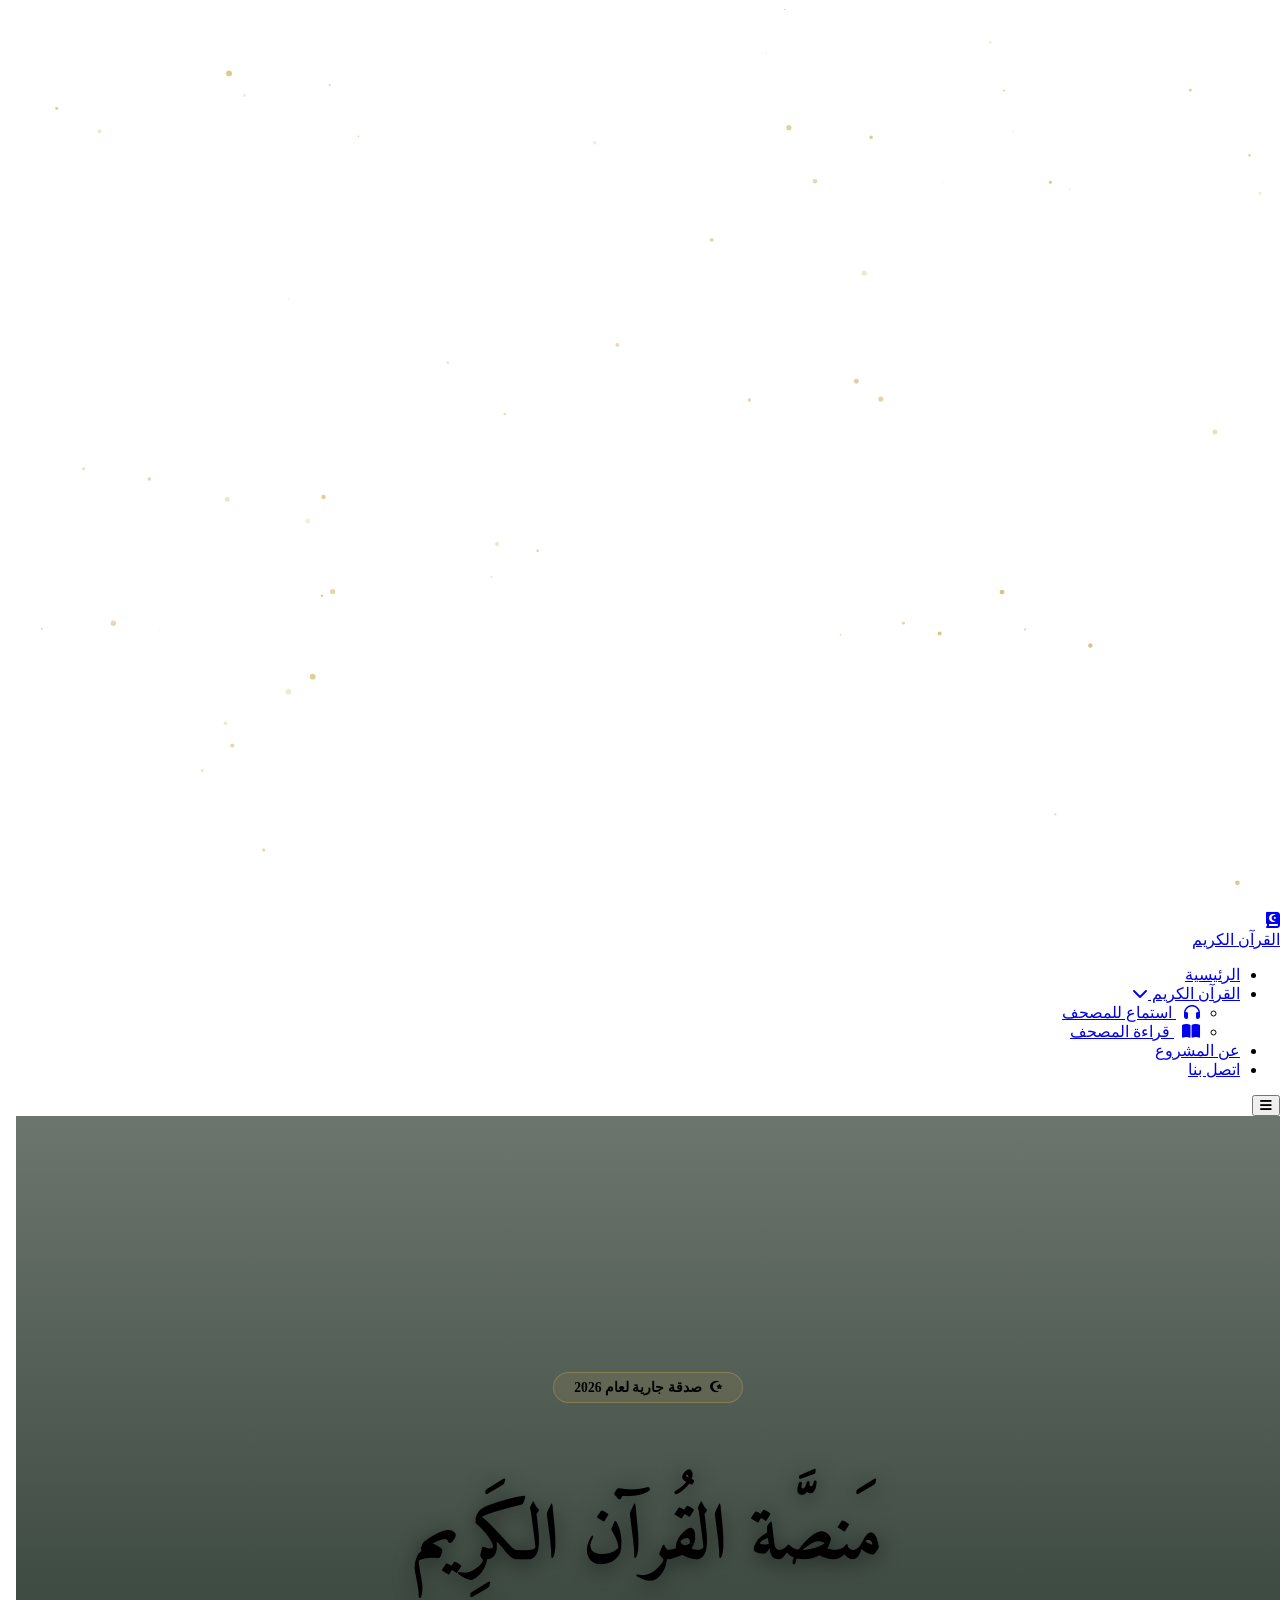
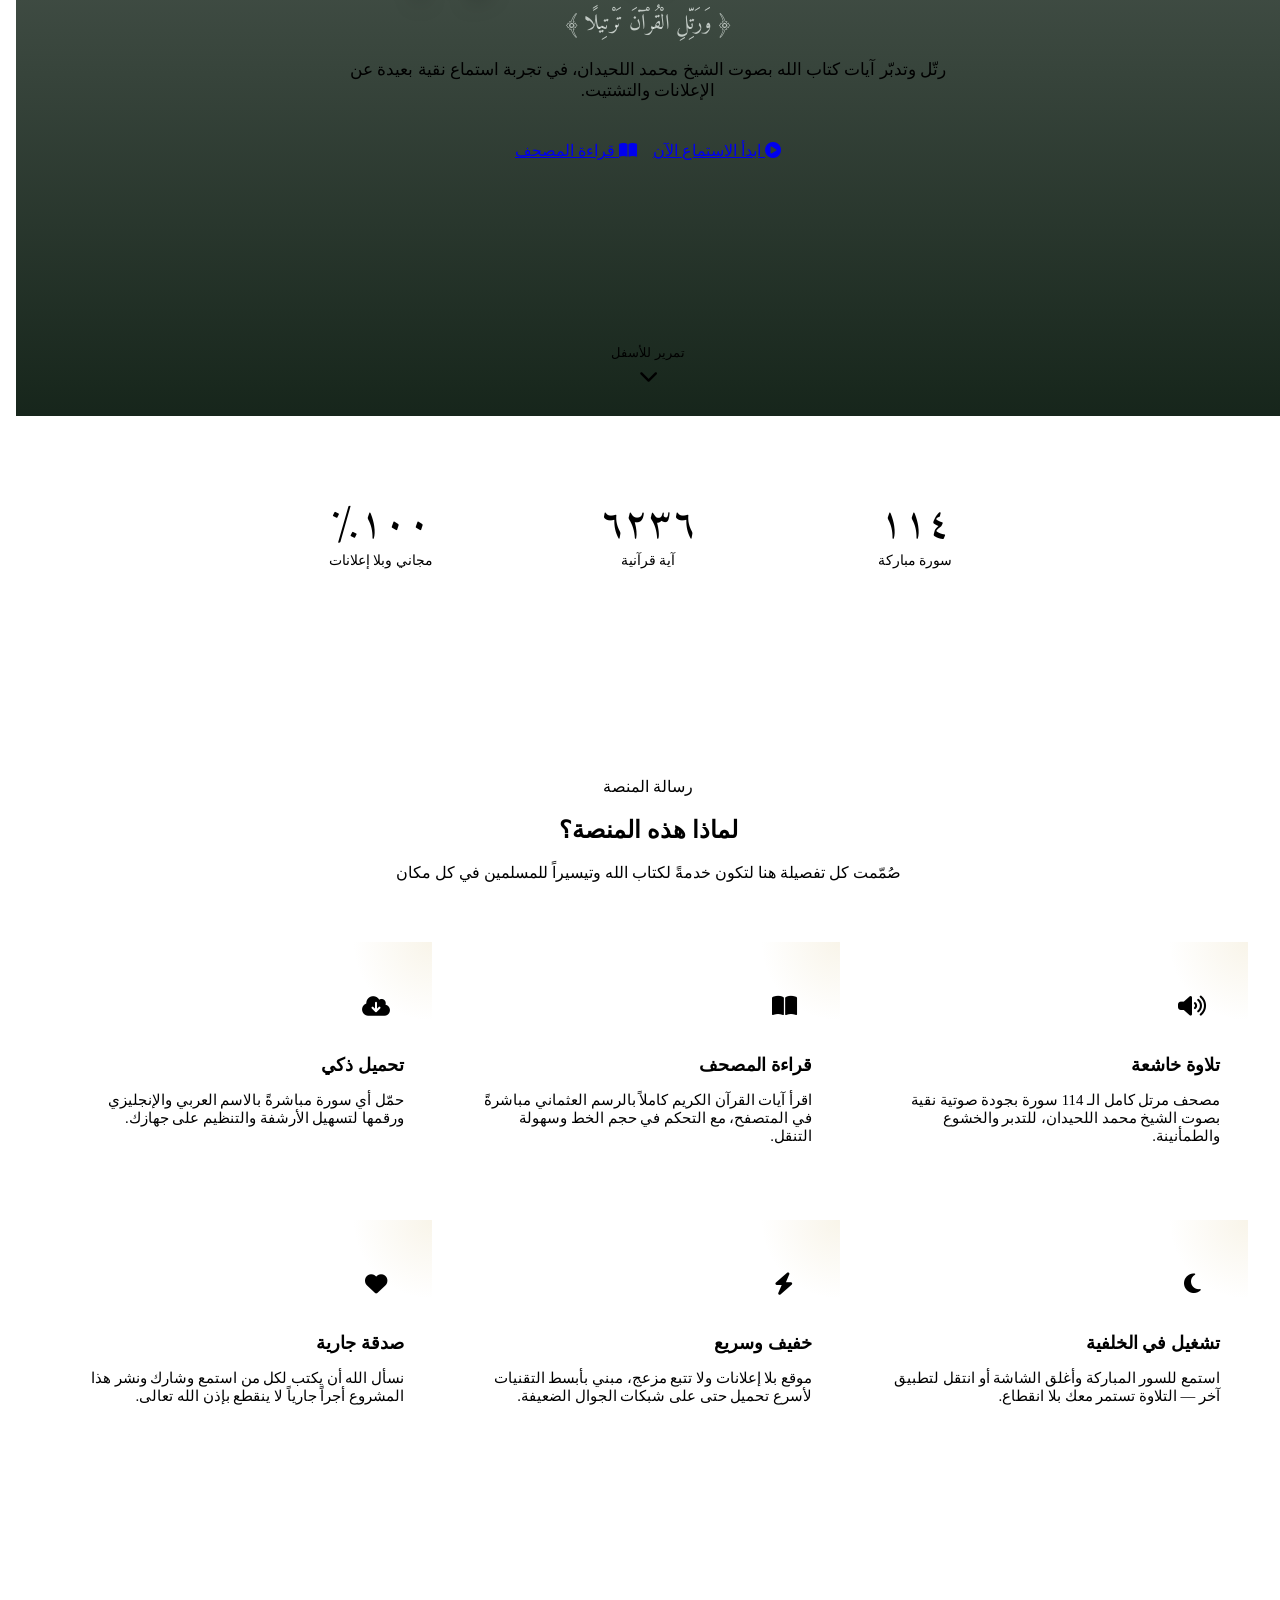
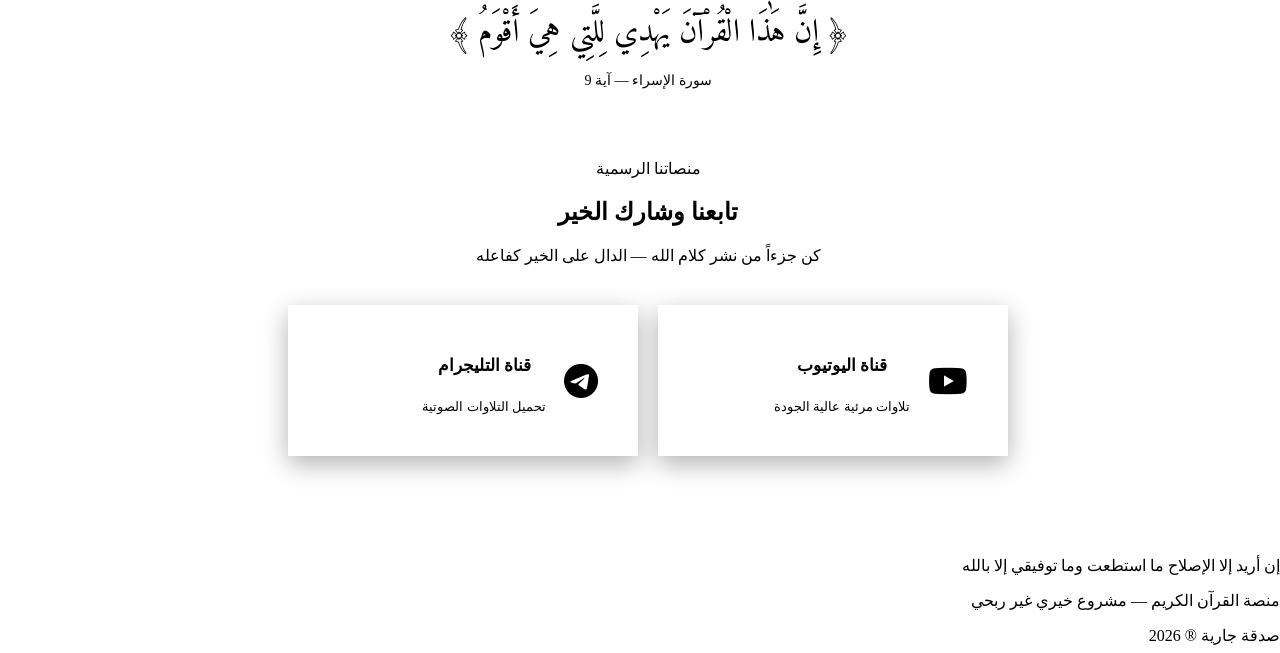
==== commit 593f24da: "Update index.html كلاود" ====
--- a/index.html
+++ b/index.html
@@ -1,432 +1,386 @@
 <!DOCTYPE html>
 <html lang="ar" dir="rtl">
 <head>
-    <script async src="https://www.googletagmanager.com/gtag/js?id=G-TY6ZGKB8WK"></script>
-    <script>
-      window.dataLayer = window.dataLayer || [];
-      function gtag(){dataLayer.push(arguments);}
-      gtag('js', new Date());
-
-      gtag('config', 'G-TY6ZGKB8WK');
-    </script>
-
-    <meta charset="UTF-8">
-    <meta name="viewport" content="width=device-width, initial-scale=1.0">
-    <title>منصة القرآن الكريم | صدقة جارية</title>
-    <link rel="preconnect" href="https://fonts.googleapis.com">
-    <link rel="preconnect" href="https://fonts.gstatic.com" crossorigin>
-    <link href="https://fonts.googleapis.com/css2?family=Cairo:wght@300;400;600;700&family=Amiri:ital@0;1&display=swap" rel="stylesheet">
-    <link rel="stylesheet" href="https://cdnjs.cloudflare.com/ajax/libs/font-awesome/6.4.0/css/all.min.css">
-    
-    <style>
-        :root {
-            --primary-green: #1a5e37; /* أخضر زمردي */
-            --accent-gold: #d2b56e;    /* ذهبي دافئ */
-            --bg-dark: #0b1c11;       /* خلفية داكنة */
-            --bg-card: #143522;       /* كروت زمردية */
-            --text-light: #e8f3ee;    
-            --text-muted: #9fa8a3;    
-        }
-
-        * {
-            box-sizing: border-box;
-            margin: 0;
-            padding: 0;
-        }
-
-        body {
-            font-family: 'Cairo', sans-serif;
-            background-color: var(--bg-dark);
-            color: var(--text-light);
-            line-height: 1.8;
-        }
-
-        /* شريط التنقل (Navbar) */
-        .navbar {
-            position: fixed;
-            top: 0;
-            left: 0;
-            right: 0;
-            background-color: #0b1c11; 
-            border-bottom: 1px solid rgba(210, 181, 110, 0.3);
-            z-index: 1000;
-            height: 75px;
-        }
-
-        .nav-container {
-            max-width: 1200px;
-            margin: 0 auto;
-            display: flex;
-            justify-content: space-between;
-            align-items: center;
-            padding: 0 20px;
-            height: 100%;
-        }
-
-        .nav-logo {
-            display: flex;
-            align-items: center;
-            gap: 12px;
-            color: var(--accent-gold);
-            text-decoration: none;
-            font-family: 'Amiri', serif;
-            font-size: 1.5rem;
-            font-weight: bold;
-        }
-
-        .nav-logo-icon {
-            width: 45px;
-            height: 45px;
-            border-radius: 50%;
-            border: 2px solid var(--accent-gold);
-            display: flex;
-            align-items: center;
-            justify-content: center;
-            background-color: var(--bg-card);
-            color: var(--accent-gold);
-            font-size: 1.2rem;
-        }
-
-        .nav-links {
-            display: flex;
-            list-style: none;
-            gap: 25px;
-        }
-
-        .nav-links a {
-            color: var(--text-light);
-            text-decoration: none;
-            font-size: 0.95rem;
-            font-weight: 600;
-            transition: color 0.3s;
-        }
-
-        .nav-links a:hover, .nav-links a.active {
-            color: var(--accent-gold);
-        }
-
-        .burger {
-            display: none;
-            cursor: pointer;
-            color: var(--accent-gold);
-            font-size: 1.5rem;
-            padding: 5px;
-        }
-
-        /* الواجهة الترحيبية الكبرى (Hero Section) */
-        .hero {
-            position: relative;
-            height: 100vh;
-            min-height: 600px;
-            display: flex;
-            align-items: center;
-            justify-content: center;
-            text-align: center;
-            background-size: cover;
-            background-position: center;
-            background-image: linear-gradient(rgba(11, 28, 17, 0.8), rgba(11, 28, 17, 0.85)), url('https://images.unsplash.com/photo-1609599006353-e629aaabfeae?q=80&w=1500&auto=format&fit=crop');
-        }
-
-        .hero-content {
-            max-width: 850px;
-            padding: 0 20px;
-            z-index: 10;
-        }
-
-        .hero h1 {
-            font-family: 'Amiri', serif;
-            font-size: 4rem;
-            color: var(--accent-gold);
-            margin-bottom: 15px;
-            text-shadow: 0 4px 10px rgba(0,0,0,0.5);
-        }
-
-        .hero p {
-            color: var(--text-light);
-            font-size: 1.3rem;
-            margin-bottom: 35px;
-            font-weight: 300;
-        }
-
-        .cta-button {
-            display: inline-flex;
-            align-items: center;
-            gap: 12px;
-            background-color: var(--accent-gold);
-            color: #0b1c11;
-            padding: 16px 40px;
-            font-size: 1.15rem;
-            font-weight: 700;
-            text-decoration: none;
-            border-radius: 50px;
-            box-shadow: 0 10px 20px rgba(210, 181, 110, 0.3);
-            transition: all 0.3s ease;
-        }
-
-        .cta-button:hover {
-            transform: translateY(-3px);
-            box-shadow: 0 15px 25px rgba(210, 181, 110, 0.5);
-            background-color: #fff;
-        }
-
-        /* قسم التعريف بالمشروع (Features Section) */
-        .about-brief {
-            max-width: 1200px;
-            margin: 0 auto;
-            padding: 80px 20px 40px 20px;
-            text-align: center;
-        }
-
-        .section-title {
-            font-family: 'Amiri', serif;
-            color: var(--accent-gold);
-            font-size: 2.5rem;
-            margin-bottom: 15px;
-        }
-
-        .section-subtitle {
-            color: var(--text-muted);
-            font-size: 1.05rem;
-            margin-bottom: 40px;
-        }
-
-        .features-grid {
-            display: grid;
-            grid-template-columns: repeat(auto-fit, minmax(280px, 1fr));
-            gap: 30px;
-        }
-
-        .feature-card {
-            background-color: var(--bg-card);
-            padding: 40px 25px;
-            border-radius: 15px;
-            border: 1px solid rgba(210, 181, 110, 0.1);
-            transition: transform 0.3s;
-        }
-
-        .feature-card:hover {
-            transform: translateY(-5px);
-            border-color: var(--accent-gold);
-        }
-
-        .feature-icon {
-            font-size: 2.5rem;
-            color: var(--accent-gold);
-            margin-bottom: 20px;
-        }
-
-        .feature-card h3 {
-            font-size: 1.3rem;
-            margin-bottom: 15px;
-            color: var(--text-light);
-        }
-
-        .feature-card p {
-            color: var(--text-muted);
-            font-size: 0.95rem;
-        }
-
-        /* قسم منصات التواصل الاجتماعي */
-        .social-section {
-            max-width: 1200px;
-            margin: 0 auto;
-            padding: 40px 20px 80px 20px;
-            text-align: center;
-        }
-
-        .social-grid {
-            display: flex;
-            justify-content: center;
-            gap: 25px;
-            flex-wrap: wrap;
-            margin-top: 30px;
-        }
-
-        .social-card {
-            background-color: var(--bg-card);
-            border: 1px solid rgba(210, 181, 110, 0.15);
-            padding: 25px 40px;
-            border-radius: 16px;
-            display: flex;
-            align-items: center;
-            gap: 20px;
-            text-decoration: none;
-            color: var(--text-light);
-            min-width: 280px;
-            transition: all 0.3s ease;
-            box-shadow: 0 10px 20px rgba(0,0,0,0.2);
-        }
-
-        .social-card i {
-            font-size: 2.5rem;
-            transition: transform 0.3s ease;
-        }
-
-        .social-info {
-            text-align: right;
-        }
-
-        .social-info h4 {
-            font-size: 1.15rem;
-            font-weight: 700;
-            margin-bottom: 3px;
-        }
-
-        .social-info p {
-            font-size: 0.85rem;
-            color: var(--text-muted);
-        }
-
-        /* تأثيرات الحوام الخاصة بكل منصة */
-        .card-youtube:hover {
-            border-color: #ff0000;
-            background-color: rgba(255, 0, 0, 0.05);
-            transform: translateY(-3px);
-        }
-        .card-youtube:hover i {
-            color: #ff0000;
-            transform: scale(1.1);
-        }
-
-        .card-telegram:hover {
-            border-color: #0088cc;
-            background-color: rgba(0, 136, 204, 0.05);
-            transform: translateY(-3px);
-        }
-        .card-telegram:hover i {
-            color: #0088cc;
-            transform: scale(1.1);
-        }
-
-        /* الفوتر (Footer) */
-        footer {
-            text-align: center;
-            padding: 40px 20px;
-            background-color: var(--bg-card);
-            color: var(--text-muted);
-            font-size: 0.9rem;
-            border-top: 1px solid rgba(210, 181, 110, 0.15);
-        }
-
-        /* التوافق التام مع الهواتف */
-        @media (max-width: 768px) {
-            .nav-links {
-                display: none;
-                flex-direction: column;
-                position: absolute;
-                top: 75px;
-                left: 0;
-                right: 0;
-                background-color: #0b1c11; 
-                padding: 30px;
-                gap: 20px;
-                border-bottom: 2px solid var(--accent-gold);
-                text-align: center;
-                box-shadow: 0 10px 20px rgba(0,0,0,0.5);
-            }
-            .nav-links.show { display: flex; }
-            .burger { display: block; }
-            .hero h1 { font-size: 2.5rem; }
-            .hero p { font-size: 1.05rem; }
-            .cta-button { padding: 14px 32px; font-size: 1rem; }
-            .social-card { width: 100%; }
-        }
-    </style>
+  <script async src="https://www.googletagmanager.com/gtag/js?id=G-TY6ZGKB8WK"></script>
+  <script>
+    window.dataLayer = window.dataLayer || [];
+    function gtag(){dataLayer.push(arguments);}
+    gtag('js', new Date()); gtag('config', 'G-TY6ZGKB8WK');
+  </script>
+  <meta charset="UTF-8">
+  <meta name="viewport" content="width=device-width, initial-scale=1.0">
+  <meta name="description" content="منصة المصحف الإلكتروني التفاعلي — استمع وتدبر آيات القرآن الكريم بصوت الشيخ محمد اللحيدان">
+  <title>منصة القرآن الكريم | صدقة جارية</title>
+  <link rel="preconnect" href="https://fonts.googleapis.com">
+  <link rel="preconnect" href="https://fonts.gstatic.com" crossorigin>
+  <link href="https://fonts.googleapis.com/css2?family=Cairo:wght@300;400;600;700;900&family=Amiri:ital,wght@0,400;0,700;1,400&display=swap" rel="stylesheet">
+  <link rel="stylesheet" href="https://cdnjs.cloudflare.com/ajax/libs/font-awesome/6.4.0/css/all.min.css">
+  <link rel="stylesheet" href="style.css">
+  <style>
+    /* ── Hero ── */
+    .hero {
+      position: relative; min-height: 100vh;
+      display: flex; align-items: center; justify-content: center;
+      text-align: center; overflow: hidden;
+    }
+    .hero-bg {
+      position: absolute; inset: 0; z-index: 0;
+      background:
+        linear-gradient(180deg, rgba(10,26,15,0.6) 0%, rgba(10,26,15,0.95) 100%),
+        url('https://images.unsplash.com/photo-1609599006353-e629aaabfeae?q=80&w=1800&auto=format&fit=crop')
+        center/cover no-repeat;
+    }
+    .hero-content { position: relative; z-index: 2; max-width: 820px; padding: 0 24px; }
+
+    .hero-badge {
+      display: inline-flex; align-items: center; gap: 8px;
+      background: rgba(201,168,76,0.12); border: 1px solid rgba(201,168,76,0.35);
+      border-radius: 50px; padding: 6px 20px;
+      color: var(--gold); font-size: 0.85rem; font-weight: 600;
+      margin-bottom: 28px; animation: fadeDown 0.8s ease both;
+    }
+    .hero-badge i { font-size: 0.75rem; }
+
+    .hero h1 {
+      font-family: 'Amiri', serif; font-size: clamp(2.6rem, 6vw, 4.8rem);
+      color: var(--gold); line-height: 1.2; margin-bottom: 18px;
+      animation: fadeDown 0.9s 0.1s ease both;
+      text-shadow: 0 4px 20px rgba(0,0,0,0.5);
+    }
+    .hero-verse {
+      font-family: 'Amiri', serif; font-size: 1.35rem;
+      color: rgba(238,244,240,0.75); margin-bottom: 14px;
+      animation: fadeDown 0.9s 0.2s ease both;
+    }
+    .hero p {
+      color: var(--text-soft); font-size: 1.05rem; margin-bottom: 40px;
+      max-width: 600px; margin-left: auto; margin-right: auto;
+      animation: fadeDown 0.9s 0.3s ease both;
+    }
+    .hero-btns {
+      display: flex; gap: 16px; justify-content: center; flex-wrap: wrap;
+      animation: fadeDown 0.9s 0.4s ease both;
+    }
+
+    .scroll-hint {
+      position: absolute; bottom: 30px; left: 50%; transform: translateX(-50%);
+      color: var(--text-soft); font-size: 0.8rem; z-index: 2;
+      display: flex; flex-direction: column; align-items: center; gap: 6px;
+      animation: float 2s ease-in-out infinite;
+    }
+    .scroll-hint i { font-size: 1.2rem; color: var(--gold); }
+
+    /* ── إحصائيات بطاقات ── */
+    .stats-bar {
+      display: grid; grid-template-columns: repeat(3, 1fr);
+      gap: 1px; background: var(--gold-border);
+      border: 1px solid var(--gold-border); border-radius: var(--radius-lg);
+      overflow: hidden; max-width: 800px; margin: 0 auto 80px;
+    }
+    .stat-item {
+      background: var(--green-card); padding: 28px 20px; text-align: center;
+    }
+    .stat-num {
+      font-family: 'Amiri', serif; font-size: 2.6rem;
+      color: var(--gold); line-height: 1;
+    }
+    .stat-label { color: var(--text-soft); font-size: 0.88rem; margin-top: 6px; }
+
+    /* ── ميزات ── */
+    .features-section {
+      max-width: 1200px; margin: 0 auto; padding: 80px 24px;
+      position: relative; z-index: 1;
+    }
+    .features-header { text-align: center; margin-bottom: 60px; }
+
+    .features-grid {
+      display: grid; grid-template-columns: repeat(auto-fit, minmax(300px, 1fr));
+      gap: 24px;
+    }
+    .feature-card {
+      background: var(--green-card);
+      border: 1px solid var(--gold-border);
+      border-radius: var(--radius-lg); padding: 36px 28px;
+      transition: var(--transition); position: relative; overflow: hidden;
+    }
+    .feature-card::before {
+      content: ''; position: absolute; top: 0; right: 0;
+      width: 80px; height: 80px;
+      background: radial-gradient(circle at top right, rgba(201,168,76,0.12), transparent 70%);
+    }
+    .feature-card:hover { border-color: var(--gold); transform: translateY(-6px); }
+
+    .feature-icon-wrap {
+      width: 56px; height: 56px; border-radius: var(--radius-md);
+      background: var(--gold-dim); border: 1px solid var(--gold-border);
+      display: flex; align-items: center; justify-content: center;
+      color: var(--gold); font-size: 1.4rem; margin-bottom: 20px;
+    }
+    .feature-card h3 { font-size: 1.15rem; color: var(--text); margin-bottom: 10px; }
+    .feature-card p { color: var(--text-soft); font-size: 0.92rem; }
+
+    /* ── منصات التواصل ── */
+    .social-section {
+      max-width: 900px; margin: 0 auto; padding: 0 24px 100px;
+      position: relative; z-index: 1; text-align: center;
+    }
+    .social-grid {
+      display: flex; gap: 20px; justify-content: center;
+      flex-wrap: wrap; margin-top: 40px;
+    }
+    .social-card {
+      background: var(--green-card);
+      border: 1px solid var(--gold-border);
+      border-radius: var(--radius-lg);
+      padding: 28px 40px;
+      display: flex; align-items: center; gap: 18px;
+      text-decoration: none; color: var(--text);
+      min-width: 270px; transition: var(--transition);
+      box-shadow: 0 8px 24px rgba(0,0,0,0.3);
+    }
+    .social-card i { font-size: 2.2rem; transition: var(--transition); }
+    .social-info h4 { font-size: 1.05rem; font-weight: 700; }
+    .social-info p { font-size: 0.82rem; color: var(--text-soft); margin-top: 2px; }
+
+    .card-yt:hover { border-color: #ff0000; background: rgba(255,0,0,0.04); transform: translateY(-4px); }
+    .card-yt:hover i { color: #ff0000; transform: scale(1.1); }
+    .card-tg:hover { border-color: #0088cc; background: rgba(0,136,204,0.04); transform: translateY(-4px); }
+    .card-tg:hover i { color: #0088cc; transform: scale(1.1); }
+
+    /* ── آية منتصف الصفحة ── */
+    .verse-divider {
+      text-align: center; padding: 70px 24px;
+      background: linear-gradient(180deg, transparent, var(--green-mid), transparent);
+      position: relative; z-index: 1;
+    }
+    .verse-divider p {
+      font-family: 'Amiri', serif; font-size: clamp(1.4rem, 3vw, 2rem);
+      color: var(--gold); max-width: 700px; margin: 0 auto 10px;
+    }
+    .verse-divider small { color: var(--text-soft); font-size: 0.88rem; }
+
+    /* ── انيميشن ── */
+    @keyframes fadeDown {
+      from { opacity: 0; transform: translateY(-20px); }
+      to   { opacity: 1; transform: translateY(0); }
+    }
+    @keyframes float {
+      0%, 100% { transform: translateX(-50%) translateY(0); }
+      50%       { transform: translateX(-50%) translateY(-8px); }
+    }
+
+    @media (max-width: 768px) {
+      .stats-bar { grid-template-columns: 1fr; }
+      .social-card { width: 100%; min-width: unset; }
+      .hero-btns { flex-direction: column; align-items: center; }
+    }
+  </style>
 </head>
 <body>
 
-    <nav class="navbar">
-        <div class="nav-container">
-            <a href="index.html" class="nav-logo">
-                <div class="nav-logo-icon">
-                    <i class="fa-solid fa-book-quran"></i>
-                </div>
-                القرآن الكريم
-            </a>
-            <ul class="nav-links" id="navLinks">
-                <li><a href="index.html" class="active">الرئيسية</a></li>
-                <li><a href="quran.html">الاستماع للقرآن</a></li>
-                <li><a href="about.html">عن المشروع</a></li>
-                <li><a href="contact.html">اتصل بنا</a></li>
-            </ul>
-            <div class="burger" onclick="toggleNav()">
-                <i class="fa-solid fa-bars"></i>
-            </div>
-        </div>
-    </nav>
-
-    <section class="hero">
-        <div class="hero-content">
-            <h1>مَنصَّة القُرآن الكَرِيم</h1>
-            <p>رتل وتدبر آيات كتاب الله جل وعلا بصوت الشيخ محمد اللحيدان، مبوبة ومقسمة بطريقة تفاعلية حديثة وسهلة الاستخدام.</p>
-            <a href="quran.html" class="cta-button" onclick="gtag('event', 'click_hero_cta', {'event_category': 'Engagement'});">
-                إضغط هنا لسماع القرآن الكريم
-                <i class="fa-solid fa-circle-play"></i>
-            </a>
-        </div>
-    </section>
-
-    <section class="about-brief">
-        <h2 class="section-title">عن المشروع ورسالته</h2>
-        <p class="section-subtitle">خطوات ثابتة نحو نشر كلام الله تبارك وتعالى رقمياً</p>
-        <div class="features-grid">
-            
-            <div class="feature-card">
-                <div class="feature-icon"><i class="fa-solid fa-volume-high"></i></div>
-                <h3>تلاوة متميزة</h3>
-                <p>مصحف مرتل كامل بجودة صوتية نقية بصوت القارئ الشيخ محمد اللحيدان للتدبر والخشوع.</p>
-            </div>
-
-            <div class="feature-card">
-                <div class="feature-icon"><i class="fa-solid fa-list-ol"></i></div>
-                <h3>الفهرس التفاعلي</h3>
-                <p>تنقل مرن ومباشر بين السور الـ 114 بنقرة زر واحدة تتيح لك اختيار وجهتك بدقة.</p>
-            </div>
-
-            <div class="feature-card">
-                <div class="feature-icon"><i class="fa-solid fa-heart"></i></div>
-                <h3>صدقة جارية</h3>
-                <p>نسأل الله العلي القدير أن يكتب هذا العمل صدقة جارية، وأن يتقبله خالصاً لوجهه الكريم.</p>
-            </div>
-
-        </div>
-    </section>
-
-    <section class="social-section">
-        <h2 class="section-title">تابع منصاتنا الرسمية</h2>
-        <p class="section-subtitle">كن جزءاً من نشر الخير والدال على الخير كفاعله</p>
-        
-        <div class="social-grid">
-            
-            <a href="https://youtube.com/@quran_kareem.sadaqa?si=yBHvt0JKpEq_xDDN" target="_blank" class="social-card card-youtube" onclick="gtag('event', 'click_social_youtube', {'event_category': 'Outbound Links'});">
-                <i class="fa-brands fa-youtube" style="color: var(--text-light);"></i>
-                <div class="social-info">
-                    <h4>قناة اليوتيوب</h4>
-                    <p>اشترك لمشاهدة المقاطع المترجمة</p>
-                </div>
-            </a>
-
-            <a href="https://t.me/Quran_Kareem_Sadaqa" target="_blank" class="social-card card-telegram" onclick="gtag('event', 'click_social_telegram', {'event_category': 'Outbound Links'});">
-                <i class="fa-brands fa-telegram" style="color: var(--text-light);"></i>
-                <div class="social-info">
-                    <h4>قناة التليجرام</h4>
-                    <p>انضم لتحميل التلاوات الصوتية</p>
-                </div>
-            </a>
-
-        </div>
-    </section>
-
-    <footer>
-        <p>إن أريد إلا الإصلاح ما استطعت وما توفيقي إلا بالله</p>
-        <p style="margin-top: 8px; color: var(--accent-gold); font-size: 0.8rem;">هذا المشروع صدقة جارية ® 2026</p>
-    </footer>
-
-    <script>
-        function toggleNav() {
-            const navLinks = document.getElementById('navLinks');
-            navLinks.classList.toggle('show');
-        }
-    </script>
+<canvas id="particles-canvas"></canvas>
+
+<!-- شريط التنقل -->
+<nav class="navbar">
+  <div class="nav-container">
+    <a href="index.html" class="nav-logo">
+      <div class="nav-logo-icon"><i class="fa-solid fa-book-quran"></i></div>
+      القرآن الكريم
+    </a>
+    <ul class="nav-links" id="navLinks">
+      <li><a href="index.html" class="active">الرئيسية</a></li>
+      <li class="dropdown" id="quranDropdown">
+        <a href="#" class="dropdown-toggle" onclick="toggleDropdown(event)">
+          القرآن الكريم <i class="fa-solid fa-chevron-down chevron"></i>
+        </a>
+        <ul class="dropdown-menu">
+          <li><a href="quran.html"><i class="fa-solid fa-headphones" style="color:var(--gold);margin-left:8px"></i> استماع للمصحف</a></li>
+          <li><a href="read.html"><i class="fa-solid fa-book-open" style="color:var(--gold);margin-left:8px"></i> قراءة المصحف</a></li>
+        </ul>
+      </li>
+      <li><a href="about.html">عن المشروع</a></li>
+      <li><a href="contact.html">اتصل بنا</a></li>
+    </ul>
+    <button class="burger" onclick="toggleNav()" aria-label="القائمة">
+      <i class="fa-solid fa-bars"></i>
+    </button>
+  </div>
+</nav>
+
+<!-- Hero -->
+<section class="hero">
+  <div class="hero-bg"></div>
+  <div class="hero-content">
+    <div class="hero-badge">
+      <i class="fa-solid fa-star-and-crescent"></i>
+      صدقة جارية لعام 2026
+    </div>
+    <h1>مَنصَّة القُرآن الكَرِيم</h1>
+    <div class="hero-verse">
+      ﴿ وَرَتِّلِ الْقُرْآنَ تَرْتِيلًا ﴾
+    </div>
+    <p>رتّل وتدبّر آيات كتاب الله بصوت الشيخ محمد اللحيدان، في تجربة استماع نقية بعيدة عن الإعلانات والتشتيت.</p>
+    <div class="hero-btns">
+      <a href="quran.html" class="btn btn-gold" onclick="gtag('event','click_hero_listen',{'event_category':'Engagement'})">
+        <i class="fa-solid fa-circle-play"></i>
+        ابدأ الاستماع الآن
+      </a>
+      <a href="read.html" class="btn btn-outline">
+        <i class="fa-solid fa-book-open"></i>
+        قراءة المصحف
+      </a>
+    </div>
+  </div>
+  <div class="scroll-hint">
+    <span>تمرير للأسفل</span>
+    <i class="fa-solid fa-chevron-down"></i>
+  </div>
+</section>
+
+<!-- إحصائيات -->
+<section style="max-width:1200px;margin:0 auto;padding:60px 24px 20px;position:relative;z-index:1">
+  <div class="stats-bar">
+    <div class="stat-item">
+      <div class="stat-num">١١٤</div>
+      <div class="stat-label">سورة مباركة</div>
+    </div>
+    <div class="stat-item">
+      <div class="stat-num">٦٢٣٦</div>
+      <div class="stat-label">آية قرآنية</div>
+    </div>
+    <div class="stat-item">
+      <div class="stat-num">١٠٠٪</div>
+      <div class="stat-label">مجاني وبلا إعلانات</div>
+    </div>
+  </div>
+</section>
+
+<!-- ميزات -->
+<section class="features-section">
+  <div class="features-header">
+    <div class="section-label">رسالة المنصة</div>
+    <h2 class="section-title">لماذا هذه المنصة؟</h2>
+    <p class="section-sub">صُمّمت كل تفصيلة هنا لتكون خدمةً لكتاب الله وتيسيراً للمسلمين في كل مكان</p>
+  </div>
+  <div class="features-grid">
+    <div class="feature-card">
+      <div class="feature-icon-wrap"><i class="fa-solid fa-volume-high"></i></div>
+      <h3>تلاوة خاشعة</h3>
+      <p>مصحف مرتل كامل الـ 114 سورة بجودة صوتية نقية بصوت الشيخ محمد اللحيدان، للتدبر والخشوع والطمأنينة.</p>
+    </div>
+    <div class="feature-card">
+      <div class="feature-icon-wrap"><i class="fa-solid fa-book-open"></i></div>
+      <h3>قراءة المصحف</h3>
+      <p>اقرأ آيات القرآن الكريم كاملاً بالرسم العثماني مباشرةً في المتصفح، مع التحكم في حجم الخط وسهولة التنقل.</p>
+    </div>
+    <div class="feature-card">
+      <div class="feature-icon-wrap"><i class="fa-solid fa-cloud-arrow-down"></i></div>
+      <h3>تحميل ذكي</h3>
+      <p>حمّل أي سورة مباشرةً بالاسم العربي والإنجليزي ورقمها لتسهيل الأرشفة والتنظيم على جهازك.</p>
+    </div>
+    <div class="feature-card">
+      <div class="feature-icon-wrap"><i class="fa-solid fa-moon"></i></div>
+      <h3>تشغيل في الخلفية</h3>
+      <p>استمع للسور المباركة وأغلق الشاشة أو انتقل لتطبيق آخر — التلاوة تستمر معك بلا انقطاع.</p>
+    </div>
+    <div class="feature-card">
+      <div class="feature-icon-wrap"><i class="fa-solid fa-bolt"></i></div>
+      <h3>خفيف وسريع</h3>
+      <p>موقع بلا إعلانات ولا تتبع مزعج، مبني بأبسط التقنيات لأسرع تحميل حتى على شبكات الجوال الضعيفة.</p>
+    </div>
+    <div class="feature-card">
+      <div class="feature-icon-wrap"><i class="fa-solid fa-heart"></i></div>
+      <h3>صدقة جارية</h3>
+      <p>نسأل الله أن يكتب لكل من استمع وشارك ونشر هذا المشروع أجراً جارياً لا ينقطع بإذن الله تعالى.</p>
+    </div>
+  </div>
+</section>
+
+<!-- آية وسطى -->
+<div class="verse-divider">
+  <p>﴿ إِنَّ هَٰذَا الْقُرْآنَ يَهْدِي لِلَّتِي هِيَ أَقْوَمُ ﴾</p>
+  <small>سورة الإسراء — آية 9</small>
+</div>
+
+<!-- منصات التواصل -->
+<section class="social-section">
+  <div class="section-label">منصاتنا الرسمية</div>
+  <h2 class="section-title">تابعنا وشارك الخير</h2>
+  <p class="section-sub">كن جزءاً من نشر كلام الله — الدال على الخير كفاعله</p>
+  <div class="social-grid">
+    <a href="https://youtube.com/@quran_kareem.sadaqa" target="_blank" class="social-card card-yt" onclick="gtag('event','click_youtube',{'event_category':'Outbound'})">
+      <i class="fa-brands fa-youtube"></i>
+      <div class="social-info">
+        <h4>قناة اليوتيوب</h4>
+        <p>تلاوات مرئية عالية الجودة</p>
+      </div>
+    </a>
+    <a href="https://t.me/Quran_Kareem_Sadaqa" target="_blank" class="social-card card-tg" onclick="gtag('event','click_telegram',{'event_category':'Outbound'})">
+      <i class="fa-brands fa-telegram"></i>
+      <div class="social-info">
+        <h4>قناة التليجرام</h4>
+        <p>تحميل التلاوات الصوتية</p>
+      </div>
+    </a>
+  </div>
+</section>
+
+<footer>
+  <div class="footer-verse">إن أريد إلا الإصلاح ما استطعت وما توفيقي إلا بالله</div>
+  <p>منصة القرآن الكريم — مشروع خيري غير ربحي</p>
+  <div class="footer-copy">صدقة جارية ® 2026</div>
+</footer>
+
+<script>
+  // جزيئات عائمة
+  (function(){
+    const canvas = document.getElementById('particles-canvas');
+    const ctx = canvas.getContext('2d');
+    let W, H, particles = [];
+
+    function resize(){ W = canvas.width = innerWidth; H = canvas.height = innerHeight; }
+    resize(); window.addEventListener('resize', resize);
+
+    function randomParticle(){
+      return {
+        x: Math.random() * W, y: H + Math.random() * 200,
+        r: Math.random() * 2.5 + 0.5,
+        speed: Math.random() * 0.6 + 0.3,
+        alpha: Math.random() * 0.5 + 0.2,
+        dx: (Math.random() - 0.5) * 0.4
+      };
+    }
+
+    for(let i = 0; i < 60; i++){
+      let p = randomParticle(); p.y = Math.random() * H;
+      particles.push(p);
+    }
+
+    function draw(){
+      ctx.clearRect(0, 0, W, H);
+      particles.forEach(p => {
+        ctx.beginPath();
+        ctx.arc(p.x, p.y, p.r, 0, Math.PI * 2);
+        ctx.fillStyle = `rgba(201,168,76,${p.alpha})`;
+        ctx.fill();
+        p.y -= p.speed; p.x += p.dx;
+        if(p.y < -10) Object.assign(p, randomParticle());
+      });
+      requestAnimationFrame(draw);
+    }
+    draw();
+  })();
+
+  // التنقل
+  function toggleNav(){
+    document.getElementById('navLinks').classList.toggle('show');
+  }
+  function toggleDropdown(e){
+    if(window.innerWidth <= 768){
+      e.preventDefault();
+      document.getElementById('quranDropdown').classList.toggle('open');
+    }
+  }
+</script>
 </body>
-</html>+</html>
